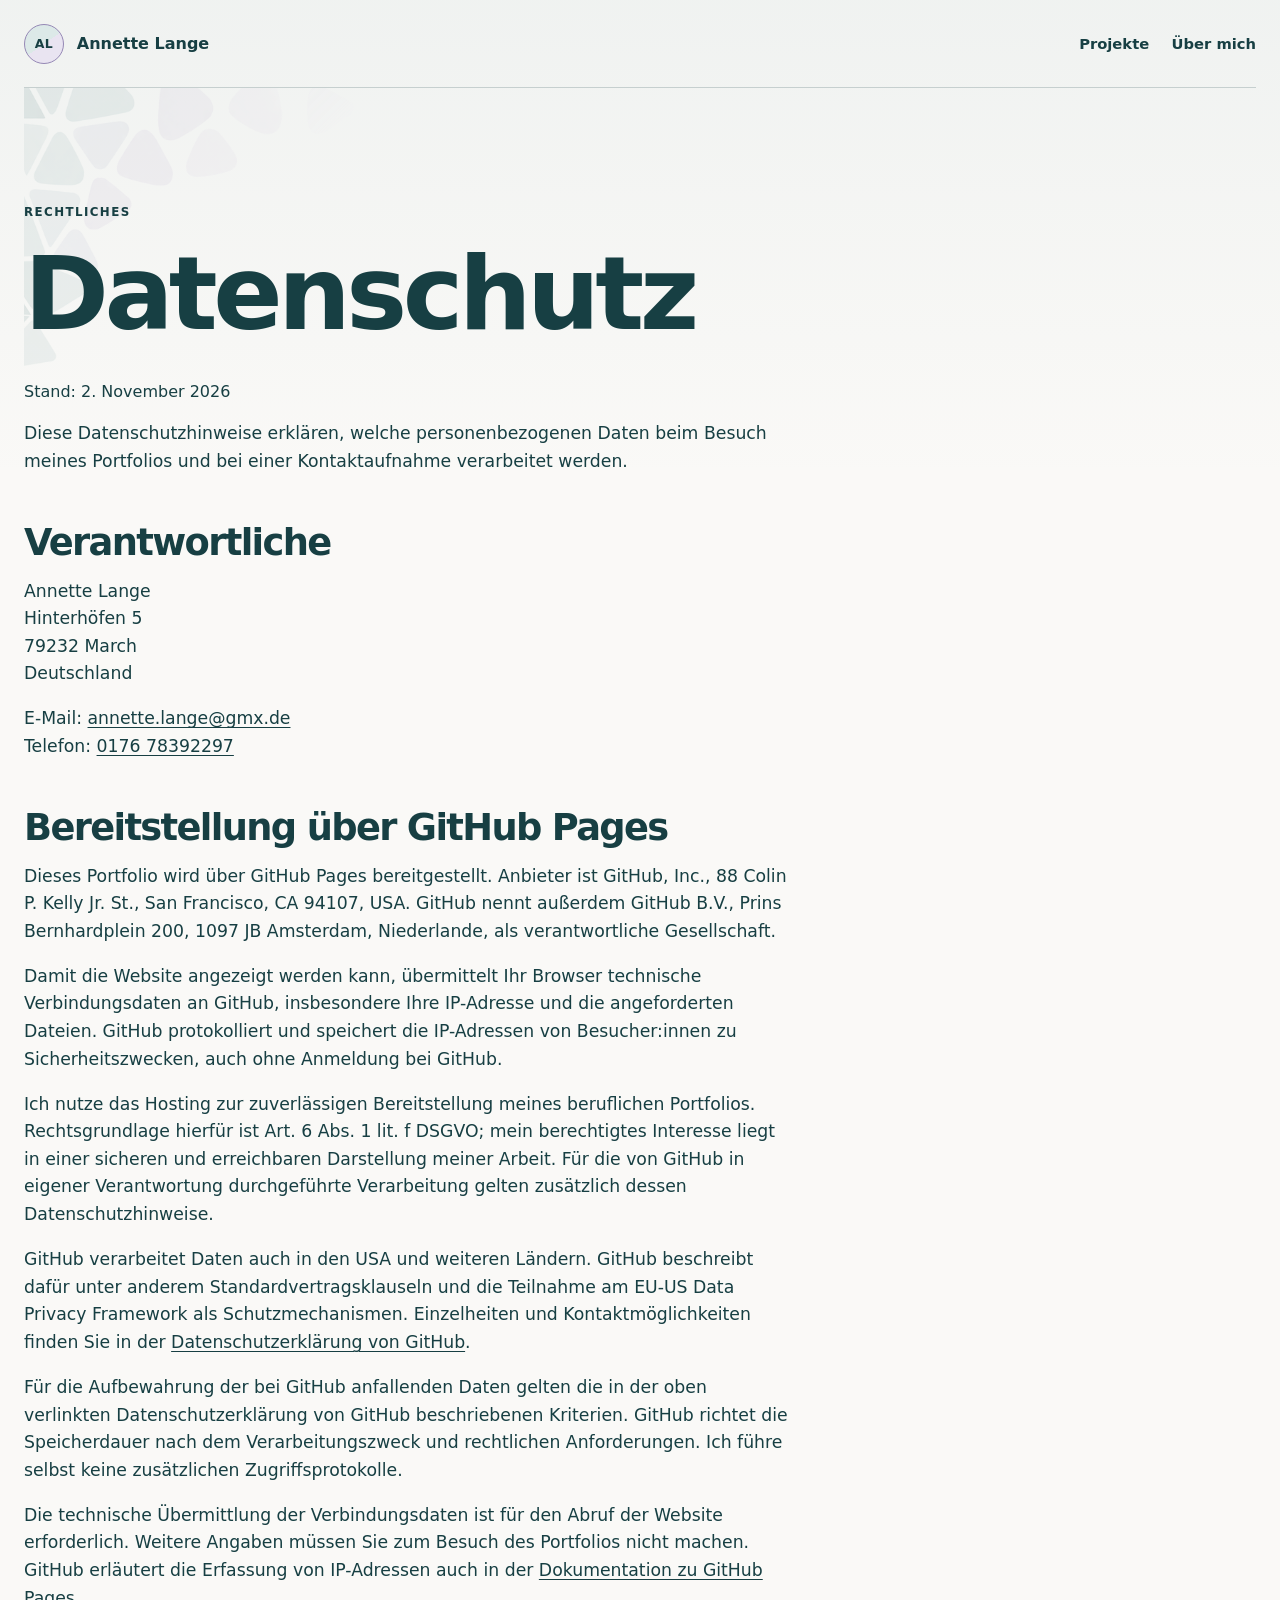
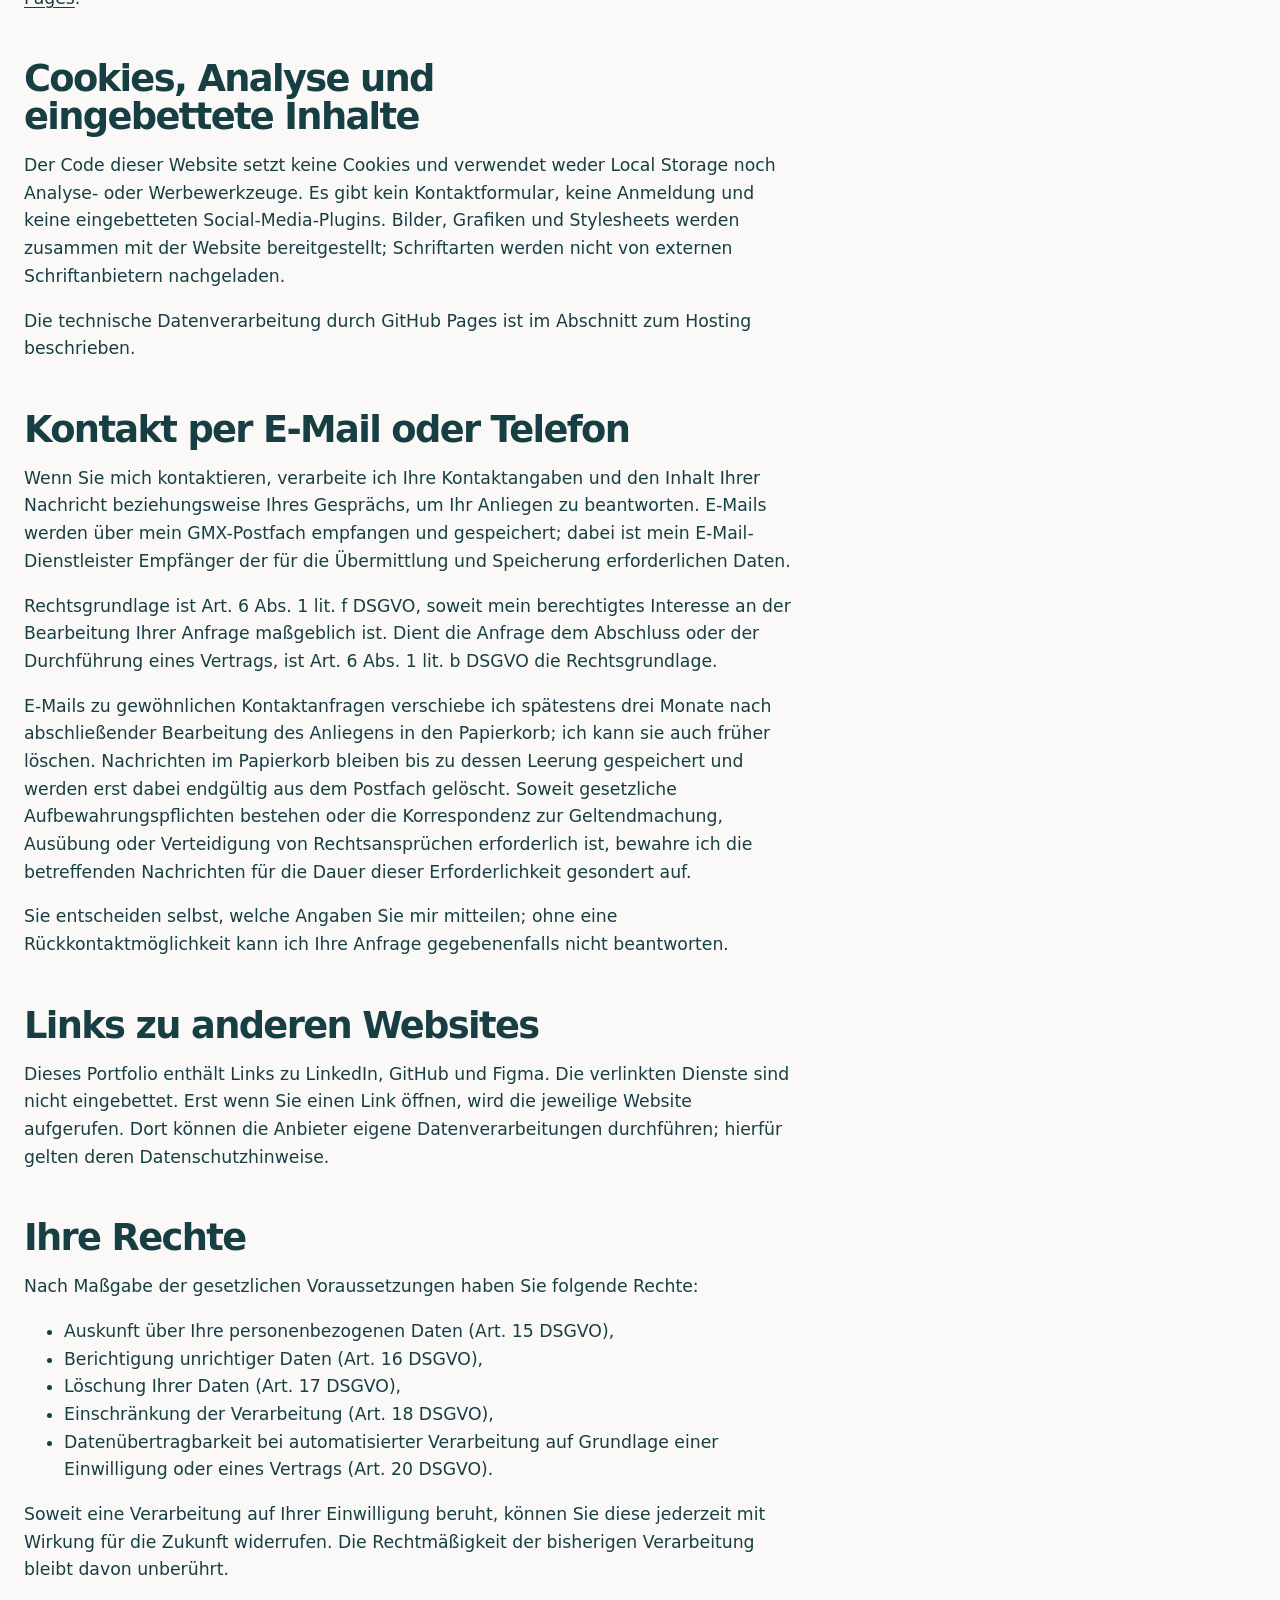
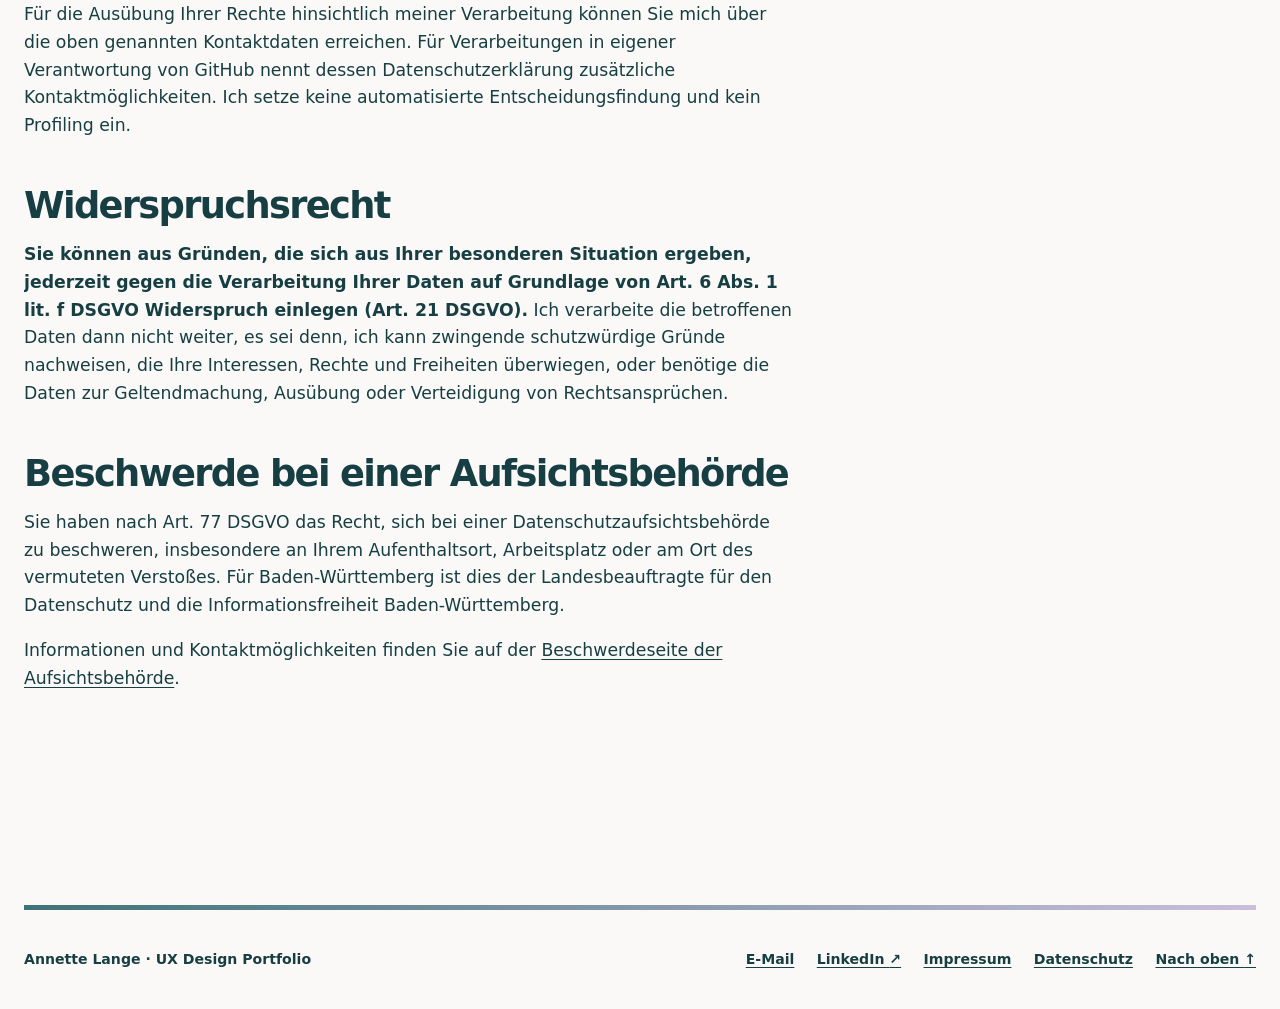
==== datenschutz.html @ 7c398d66 "Publish portfolio website with project pages and privacy information" ====
<!doctype html>
<html lang="de">
<head>
  <meta charset="utf-8">
  <meta name="viewport" content="width=device-width, initial-scale=1">
  <meta name="robots" content="noindex, nofollow">
  <meta name="description" content="Datenschutzhinweise zum Portfolio von Annette Lange: GitHub Pages, Kontaktaufnahme und Ihre Rechte.">
  <title>Datenschutz · Annette Lange</title>
  <link rel="icon" href="assets/icons/favicon.svg?v=20260819b" type="image/svg+xml">
  <link rel="stylesheet" href="styles.css">
  <link rel="stylesheet" href="design-vorschlag.css?v=20260819f">
</head>
<body class="motif-concept legal-concept">
  <a class="skip-link" href="#main">Direkt zum Inhalt</a>

  <header class="site-header">
    <a class="brand" href="index.html" aria-label="Zur Portfolio-Startseite">
      <span class="brand__mark" aria-hidden="true">AL</span>
      <span>Annette Lange</span>
    </a>
    <nav class="site-nav" aria-label="Hauptnavigation">
      <a href="index.html#projekte">Projekte</a>
      <a href="index.html#profil">Über mich</a>
    </nav>
  </header>

  <main id="main" class="legal-page section-shell">
    <header class="legal-page__header">
      <p class="eyebrow">Rechtliches</p>
      <h1>Datenschutz</h1>
      <p>Stand: 2. November 2026</p>
    </header>
    <div class="legal-copy">
      <p>Diese Datenschutzhinweise erklären, welche personenbezogenen Daten beim Besuch meines Portfolios und bei einer Kontaktaufnahme verarbeitet werden.</p>

      <h2>Verantwortliche</h2>
      <p>Annette Lange<br>Hinterhöfen 5<br>79232 March<br>Deutschland</p>
      <p>E-Mail: <a href="mailto:annette.lange@gmx.de">annette.lange@gmx.de</a><br>Telefon: <a href="tel:+4917678392297">0176 78392297</a></p>

      <h2>Bereitstellung über GitHub Pages</h2>
      <p>Dieses Portfolio wird über GitHub Pages bereitgestellt. Anbieter ist GitHub, Inc., 88 Colin P. Kelly Jr. St., San Francisco, CA 94107, USA. GitHub nennt außerdem GitHub B.V., Prins Bernhardplein 200, 1097 JB Amsterdam, Niederlande, als verantwortliche Gesellschaft.</p>
      <p>Damit die Website angezeigt werden kann, übermittelt Ihr Browser technische Verbindungsdaten an GitHub, insbesondere Ihre IP-Adresse und die angeforderten Dateien. GitHub protokolliert und speichert die IP-Adressen von Besucher:innen zu Sicherheitszwecken, auch ohne Anmeldung bei GitHub.</p>
      <p>Ich nutze das Hosting zur zuverlässigen Bereitstellung meines beruflichen Portfolios. Rechtsgrundlage hierfür ist Art. 6 Abs. 1 lit. f DSGVO; mein berechtigtes Interesse liegt in einer sicheren und erreichbaren Darstellung meiner Arbeit. Für die von GitHub in eigener Verantwortung durchgeführte Verarbeitung gelten zusätzlich dessen Datenschutzhinweise.</p>
      <p>GitHub verarbeitet Daten auch in den USA und weiteren Ländern. GitHub beschreibt dafür unter anderem Standardvertragsklauseln und die Teilnahme am EU-US Data Privacy Framework als Schutzmechanismen. Einzelheiten und Kontaktmöglichkeiten finden Sie in der <a href="https://docs.github.com/en/site-policy/privacy-policies/github-general-privacy-statement" target="_blank" rel="noopener noreferrer">Datenschutzerklärung von GitHub</a>.</p>
      <p>Für die Aufbewahrung der bei GitHub anfallenden Daten gelten die in der oben verlinkten Datenschutzerklärung von GitHub beschriebenen Kriterien. GitHub richtet die Speicherdauer nach dem Verarbeitungszweck und rechtlichen Anforderungen. Ich führe selbst keine zusätzlichen Zugriffsprotokolle.</p>
      <p>Die technische Übermittlung der Verbindungsdaten ist für den Abruf der Website erforderlich. Weitere Angaben müssen Sie zum Besuch des Portfolios nicht machen. GitHub erläutert die Erfassung von IP-Adressen auch in der <a href="https://docs.github.com/en/pages/getting-started-with-github-pages/what-is-github-pages#data-collection" target="_blank" rel="noopener noreferrer">Dokumentation zu GitHub Pages</a>.</p>

      <h2>Cookies, Analyse und eingebettete Inhalte</h2>
      <p>Der Code dieser Website setzt keine Cookies und verwendet weder Local Storage noch Analyse- oder Werbewerkzeuge. Es gibt kein Kontaktformular, keine Anmeldung und keine eingebetteten Social-Media-Plugins. Bilder, Grafiken und Stylesheets werden zusammen mit der Website bereitgestellt; Schriftarten werden nicht von externen Schriftanbietern nachgeladen.</p>
      <p>Die technische Datenverarbeitung durch GitHub Pages ist im Abschnitt zum Hosting beschrieben.</p>

      <h2>Kontakt per E-Mail oder Telefon</h2>
      <p>Wenn Sie mich kontaktieren, verarbeite ich Ihre Kontaktangaben und den Inhalt Ihrer Nachricht beziehungsweise Ihres Gesprächs, um Ihr Anliegen zu beantworten. E-Mails werden über mein GMX-Postfach empfangen und gespeichert; dabei ist mein E-Mail-Dienstleister Empfänger der für die Übermittlung und Speicherung erforderlichen Daten.</p>
      <p>Rechtsgrundlage ist Art. 6 Abs. 1 lit. f DSGVO, soweit mein berechtigtes Interesse an der Bearbeitung Ihrer Anfrage maßgeblich ist. Dient die Anfrage dem Abschluss oder der Durchführung eines Vertrags, ist Art. 6 Abs. 1 lit. b DSGVO die Rechtsgrundlage.</p>
      <p>E-Mails zu gewöhnlichen Kontaktanfragen verschiebe ich spätestens drei Monate nach abschließender Bearbeitung des Anliegens in den Papierkorb; ich kann sie auch früher löschen. Nachrichten im Papierkorb bleiben bis zu dessen Leerung gespeichert und werden erst dabei endgültig aus dem Postfach gelöscht. Soweit gesetzliche Aufbewahrungspflichten bestehen oder die Korrespondenz zur Geltendmachung, Ausübung oder Verteidigung von Rechtsansprüchen erforderlich ist, bewahre ich die betreffenden Nachrichten für die Dauer dieser Erforderlichkeit gesondert auf.</p>
      <p>Sie entscheiden selbst, welche Angaben Sie mir mitteilen; ohne eine Rückkontaktmöglichkeit kann ich Ihre Anfrage gegebenenfalls nicht beantworten.</p>

      <h2>Links zu anderen Websites</h2>
      <p>Dieses Portfolio enthält Links zu LinkedIn, GitHub und Figma. Die verlinkten Dienste sind nicht eingebettet. Erst wenn Sie einen Link öffnen, wird die jeweilige Website aufgerufen. Dort können die Anbieter eigene Datenverarbeitungen durchführen; hierfür gelten deren Datenschutzhinweise.</p>

      <h2>Ihre Rechte</h2>
      <p>Nach Maßgabe der gesetzlichen Voraussetzungen haben Sie folgende Rechte:</p>
      <ul>
        <li>Auskunft über Ihre personenbezogenen Daten (Art. 15 DSGVO),</li>
        <li>Berichtigung unrichtiger Daten (Art. 16 DSGVO),</li>
        <li>Löschung Ihrer Daten (Art. 17 DSGVO),</li>
        <li>Einschränkung der Verarbeitung (Art. 18 DSGVO),</li>
        <li>Datenübertragbarkeit bei automatisierter Verarbeitung auf Grundlage einer Einwilligung oder eines Vertrags (Art. 20 DSGVO).</li>
      </ul>
      <p>Soweit eine Verarbeitung auf Ihrer Einwilligung beruht, können Sie diese jederzeit mit Wirkung für die Zukunft widerrufen. Die Rechtmäßigkeit der bisherigen Verarbeitung bleibt davon unberührt.</p>
      <p>Für die Ausübung Ihrer Rechte hinsichtlich meiner Verarbeitung können Sie mich über die oben genannten Kontaktdaten erreichen. Für Verarbeitungen in eigener Verantwortung von GitHub nennt dessen Datenschutzerklärung zusätzliche Kontaktmöglichkeiten. Ich setze keine automatisierte Entscheidungsfindung und kein Profiling ein.</p>

      <h2>Widerspruchsrecht</h2>
      <p><strong>Sie können aus Gründen, die sich aus Ihrer besonderen Situation ergeben, jederzeit gegen die Verarbeitung Ihrer Daten auf Grundlage von Art. 6 Abs. 1 lit. f DSGVO Widerspruch einlegen (Art. 21 DSGVO).</strong> Ich verarbeite die betroffenen Daten dann nicht weiter, es sei denn, ich kann zwingende schutzwürdige Gründe nachweisen, die Ihre Interessen, Rechte und Freiheiten überwiegen, oder benötige die Daten zur Geltendmachung, Ausübung oder Verteidigung von Rechtsansprüchen.</p>

      <h2>Beschwerde bei einer Aufsichtsbehörde</h2>
      <p>Sie haben nach Art. 77 DSGVO das Recht, sich bei einer Datenschutzaufsichtsbehörde zu beschweren, insbesondere an Ihrem Aufenthaltsort, Arbeitsplatz oder am Ort des vermuteten Verstoßes. Für Baden-Württemberg ist dies der Landesbeauftragte für den Datenschutz und die Informationsfreiheit Baden-Württemberg.</p>
      <p>Informationen und Kontaktmöglichkeiten finden Sie auf der <a href="https://www.baden-wuerttemberg.datenschutz.de/beschwerde/" target="_blank" rel="noopener noreferrer">Beschwerdeseite der Aufsichtsbehörde</a>.</p>
    </div>
  </main>

  <footer class="site-footer">
    <p>Annette Lange · UX Design Portfolio</p>
    <nav class="footer-links" aria-label="Weiterführende Links">
      <a href="mailto:annette.lange@gmx.de">E-Mail</a>
      <a href="https://www.linkedin.com/in/annette-lange" target="_blank" rel="noopener noreferrer">LinkedIn <span aria-hidden="true">↗</span></a>
      <a href="impressum.html">Impressum</a>
      <a href="datenschutz.html" aria-current="page">Datenschutz</a>
      <a href="#main">Nach oben <span aria-hidden="true">↑</span></a>
    </nav>
  </footer>
</body>
</html>
---- styles.css ----
:root {
  --ink: #171918;
  --muted: #656862;
  --paper: #f4f1ea;
  --white: #fffdf9;
  --line: rgba(23, 25, 24, 0.18);
  --green: #b9e86b;
  --green-deep: #407348;
  --violet: #7558d8;
  --violet-soft: #ded7ff;
  --coral: #ff775f;
  --yellow: #f6d84a;
  --max: 1240px;
  --radius: 1.25rem;
}

*,
*::before,
*::after {
  box-sizing: border-box;
}

html {
  scroll-behavior: smooth;
}

body {
  margin: 0;
  color: var(--ink);
  background: var(--paper);
  font-family: Inter, ui-sans-serif, system-ui, -apple-system, BlinkMacSystemFont, "Segoe UI", sans-serif;
  font-size: 1rem;
  line-height: 1.6;
  text-rendering: optimizeLegibility;
}

img,
svg {
  display: block;
  max-width: 100%;
}

a {
  color: inherit;
  text-decoration-thickness: 0.08em;
  text-underline-offset: 0.18em;
}

a:focus-visible,
button:focus-visible {
  outline: 3px solid var(--ink);
  outline-offset: 4px;
}

p,
h1,
h2,
h3,
figure,
blockquote {
  margin-top: 0;
}

h1,
h2,
h3 {
  line-height: 1.03;
  letter-spacing: -0.045em;
}

h1,
h2 {
  text-wrap: balance;
}

.skip-link {
  position: fixed;
  z-index: 100;
  top: 0.75rem;
  left: 0.75rem;
  padding: 0.7rem 1rem;
  color: var(--white);
  background: var(--ink);
  transform: translateY(-160%);
}

.skip-link:focus {
  transform: translateY(0);
}

.section-shell,
.site-header,
.site-footer {
  width: min(calc(100% - 3rem), var(--max));
  margin-inline: auto;
}

.site-header {
  display: flex;
  align-items: center;
  justify-content: space-between;
  min-height: 5.5rem;
  border-bottom: 1px solid var(--line);
}

.brand {
  display: inline-flex;
  gap: 0.8rem;
  align-items: center;
  font-weight: 750;
  text-decoration: none;
}

.brand__mark {
  display: grid;
  width: 2.5rem;
  height: 2.5rem;
  place-items: center;
  border: 1px solid currentColor;
  border-radius: 50%;
  font-size: 0.78rem;
  letter-spacing: 0.04em;
}

.site-nav {
  display: flex;
  flex-wrap: wrap;
  gap: 1.4rem;
  align-items: center;
  justify-content: flex-end;
  font-size: 0.92rem;
  font-weight: 700;
}

.site-nav a {
  text-decoration: none;
}

.site-nav a:hover {
  text-decoration: underline;
}

.eyebrow {
  margin-bottom: 1.2rem;
  font-size: 0.74rem;
  font-weight: 820;
  letter-spacing: 0.12em;
  text-transform: uppercase;
}

.home-hero {
  padding-block: clamp(5rem, 11vw, 10rem) clamp(5rem, 9vw, 8rem);
}

.home-hero h1 {
  max-width: 1100px;
  margin-bottom: clamp(3rem, 8vw, 6rem);
  font-size: clamp(1.7rem, 4.2vw, 4.2rem);
  font-weight: 720;
}

.home-hero__intro {
  display: grid;
  grid-template-columns: 1fr auto;
  gap: 3rem;
  align-items: end;
  max-width: 820px;
  margin-left: auto;
}

.home-hero__intro p {
  margin-bottom: 0;
  font-size: clamp(1.15rem, 2vw, 1.45rem);
}

.text-link {
  white-space: nowrap;
  font-weight: 800;
}

.projects-section {
  padding-block: 2rem 9rem;
}

.section-heading {
  max-width: 630px;
}

.section-heading--wide {
  max-width: 900px;
  margin-bottom: 4rem;
}

.section-heading h2,
.profile-section h2,
.reflection-grid h2 {
  margin-bottom: 2rem;
  font-size: clamp(2.5rem, 5vw, 5.2rem);
  font-weight: 720;
}

.project-grid {
  display: grid;
  grid-template-columns: repeat(2, minmax(0, 1fr));
  gap: 1.5rem;
  margin-top: 4rem;
}

.project-card {
  min-width: 0;
  overflow: hidden;
  border: 1px solid var(--line);
  border-radius: var(--radius);
}

.project-card--green {
  background: var(--green);
}

.project-card--violet {
  background: var(--violet-soft);
}

.project-card > a {
  display: grid;
  grid-template-rows: auto 1fr;
  height: 100%;
  text-decoration: none;
}

.project-card__media {
  position: relative;
  display: grid;
  min-height: 0;
  overflow: hidden;
  aspect-ratio: 4 / 3;
  margin: 1rem 1rem 0;
  place-items: center;
  border-radius: calc(var(--radius) - 0.35rem);
  background: var(--white);
}

.project-card__media img {
  position: absolute;
  inset: 0;
  width: 100%;
  height: 100%;
  object-fit: contain;
  object-position: top center;
}

.project-card__media--natural {
  display: block;
  aspect-ratio: auto;
}

.project-card__media--natural img {
  position: static;
  height: auto;
}

.project-card__content {
  position: relative;
  padding: 2rem 5rem 2.4rem 2rem;
}

.project-card__meta {
  margin-bottom: 0.8rem;
  font-size: 0.76rem;
  font-weight: 800;
  letter-spacing: 0.06em;
  text-transform: uppercase;
}

.project-card h3 {
  margin-bottom: 1rem;
  font-size: clamp(2.4rem, 4vw, 4.4rem);
}

.project-card__content > p:last-of-type {
  max-width: 38rem;
  margin-bottom: 0;
  font-size: 1.06rem;
}

.project-card__arrow {
  position: absolute;
  right: 2rem;
  bottom: 2rem;
  font-size: 2rem;
  line-height: 1;
}

.profile-section {
  display: grid;
  grid-template-columns: 1.2fr 0.8fr;
  gap: clamp(3rem, 8vw, 8rem);
  padding-block: 8rem 10rem;
  border-top: 1px solid var(--line);
}

.profile-section__copy {
  font-size: 1.15rem;
}

.skill-list {
  display: flex;
  flex-wrap: wrap;
  gap: 0.65rem;
  padding: 0;
  margin: 2rem 0 0;
  list-style: none;
}

.skill-list li,
.tag-row span {
  padding: 0.55rem 0.8rem;
  border: 1px solid currentColor;
  border-radius: 999px;
  font-size: 0.8rem;
  font-weight: 730;
}

.site-footer {
  display: flex;
  justify-content: space-between;
  padding-block: 2.4rem;
  border-top: 1px solid var(--line);
  font-size: 0.88rem;
  font-weight: 680;
}

.site-footer p {
  margin-bottom: 0;
}

.footer-links {
  display: flex;
  flex-wrap: wrap;
  gap: 0.8rem 1.4rem;
  justify-content: flex-end;
}

.legal-page {
  padding-block: clamp(4.5rem, 9vw, 8rem);
}

.legal-page__header,
.legal-copy {
  max-width: 48rem;
}

.legal-page h1 {
  margin-bottom: 2rem;
  font-size: clamp(3.2rem, 8vw, 6.5rem);
}

.legal-copy {
  font-size: 1.08rem;
}

.legal-copy h2 {
  margin: 3rem 0 1rem;
  font-size: clamp(1.6rem, 3vw, 2.3rem);
}

.legal-note {
  padding: 1.25rem;
  border-left: 4px solid var(--violet);
  background: var(--violet-soft);
}

/* Case studies */
.case-page {
  --case-accent: var(--green);
  --case-soft: #e6f4d1;
}

.case-page--violet {
  --case-accent: var(--violet-soft);
  --case-soft: #eeeafe;
}

.case-hero {
  display: grid;
  grid-template-columns: minmax(0, 0.82fr) minmax(0, 1.18fr);
  gap: clamp(3rem, 7vw, 7rem);
  align-items: center;
  padding-block: clamp(5rem, 9vw, 8.5rem);
}

.case-hero h1 {
  margin-bottom: 2rem;
  font-size: clamp(4rem, 8vw, 8rem);
}

.case-page--violet .case-hero h1 {
  font-size: clamp(3.8rem, 5vw, 5.2rem);
}

.case-page--tagesplaner .case-hero h1 {
  font-size: clamp(2.8rem, 4vw, 4rem);
  overflow-wrap: anywhere;
}

.case-hero__lead {
  max-width: 42rem;
  font-size: clamp(1.2rem, 2vw, 1.55rem);
  line-height: 1.5;
}

.tag-row {
  display: flex;
  flex-wrap: wrap;
  gap: 0.55rem;
  margin-top: 2.2rem;
}

.case-hero__visual {
  min-width: 0;
}

.case-hero__visual--browser {
  display: grid;
  min-height: 0;
  overflow: hidden;
  margin: 0;
  padding: 1rem;
  place-items: center;
  border: 1px solid var(--line);
  border-radius: var(--radius);
  background: var(--case-accent);
  box-shadow: 0 1.5rem 4rem rgba(23, 25, 24, 0.12);
}

.case-hero__visual--browser img {
  width: auto;
  height: auto;
  max-width: 100%;
  max-height: 42rem;
  object-fit: contain;
  object-position: top center;
  border-radius: calc(var(--radius) - 0.5rem);
}

.case-facts {
  display: grid;
  grid-template-columns: repeat(4, minmax(0, 1fr));
  border-block: 1px solid var(--line);
}

.case-facts div {
  min-width: 0;
  padding: 1.8rem 1.4rem;
  border-right: 1px solid var(--line);
}

.case-facts div:first-child {
  padding-left: 0;
}

.case-facts div:last-child {
  border-right: 0;
}

.case-facts span,
.decision-grid span,
.goal-box span,
.next-project > span {
  display: block;
  margin-bottom: 0.45rem;
  color: var(--muted);
  font-size: 0.7rem;
  font-weight: 830;
  letter-spacing: 0.09em;
  text-transform: uppercase;
}

.case-facts strong {
  display: block;
  font-size: 0.92rem;
  line-height: 1.35;
}

.content-section {
  padding-block: clamp(6rem, 11vw, 10rem);
}

.content-section--tint {
  background: var(--case-soft);
}

.content-section--ink {
  color: var(--white);
  background: var(--ink);
}

.content-section--ink .eyebrow,
.content-section--ink figcaption {
  color: rgba(255, 253, 249, 0.72);
}

.content-section--ink .process-cards {
  color: var(--ink);
}

.content-section--gallery {
  background: #ebe7df;
}

.content-section--accent {
  background: var(--case-accent);
}

.content-grid {
  display: grid;
  grid-template-columns: minmax(0, 1fr) minmax(0, 0.88fr);
  gap: clamp(3rem, 9vw, 9rem);
  align-items: start;
}

.content-grid--reverse {
  grid-template-columns: minmax(0, 0.88fr) minmax(0, 1fr);
}

.prose {
  max-width: 680px;
  font-size: clamp(1.05rem, 1.4vw, 1.22rem);
}

.prose p {
  margin-bottom: 1.4rem;
}

.goal-box {
  padding: 1.5rem;
  margin-top: 2.5rem;
  border-left: 4px solid var(--ink);
  background: rgba(255, 253, 249, 0.6);
}

.goal-box p {
  margin-bottom: 0;
  font-weight: 720;
}

.brand-showcase {
  display: grid;
  grid-template-columns: 0.75fr 1.25fr;
  gap: 1.25rem;
}

.media-frame,
.wide-screen,
.feedback-comparison figure,
.screen-story figure,
.screen-pair figure {
  overflow: hidden;
  border: 1px solid var(--line);
  border-radius: var(--radius);
  background: var(--white);
}

.media-frame {
  display: flex;
  flex-direction: column;
  min-height: 30rem;
}

.media-frame img {
  width: 100%;
  height: 100%;
  min-height: 0;
  flex: 1;
  object-fit: contain;
  padding: 2rem;
}

.media-frame--dark {
  background: #282828;
}

.media-frame--dark img {
  padding: 0;
  object-fit: contain;
}

.media-frame--dark figcaption {
  color: var(--white);
}

figcaption {
  padding: 1rem 1.1rem 1.2rem;
  font-size: 0.82rem;
  line-height: 1.45;
}

.decision-grid,
.process-cards {
  display: grid;
  grid-template-columns: repeat(3, minmax(0, 1fr));
  gap: 1px;
  margin-top: 3rem;
  border: 1px solid var(--line);
  background: var(--line);
}

.decision-grid > div,
.process-cards > div {
  padding: 2rem;
  background: var(--white);
}

.decision-grid p,
.process-cards p {
  margin-bottom: 0;
}

.number-list {
  padding: 0;
  margin: 0;
  list-style: none;
  border-top: 1px solid var(--line);
}

.number-list li {
  display: flex;
  gap: 1.4rem;
  align-items: baseline;
  padding: 1.05rem 0;
  border-bottom: 1px solid var(--line);
  font-size: clamp(1.2rem, 2vw, 1.6rem);
  font-weight: 720;
}

.number-list span {
  color: var(--muted);
  font-size: 0.72rem;
  letter-spacing: 0.08em;
}

.scribble-grid {
  display: grid;
  grid-template-columns: repeat(12, minmax(0, 1fr));
  gap: 1rem;
  align-items: start;
}

.scribble-grid figure {
  grid-column: span 7;
  margin-bottom: 0;
  color: var(--ink);
}

.scribble-grid figure:nth-child(2),
.scribble-grid figure:nth-child(3) {
  grid-column: span 5;
}

.scribble-grid img {
  width: 100%;
  height: auto;
  border: 1px solid var(--line);
  border-radius: var(--radius);
  object-fit: contain;
}

.scribble-grid figure:nth-child(2) img {
  object-position: top center;
}

.screen-story,
.screen-pair {
  display: grid;
  grid-template-columns: minmax(0, 1fr) minmax(18rem, 0.38fr);
  gap: 1.25rem;
  align-items: start;
  margin-top: 3rem;
}

.feedback-comparison {
  display: grid;
  grid-template-columns: repeat(2, minmax(0, 1fr));
  gap: 1.25rem;
  margin-top: 3rem;
}

.feedback-comparison img {
  width: 100%;
  height: auto;
}

.screen-story--balanced {
  grid-template-columns: minmax(0, 1fr) minmax(18rem, 0.52fr);
}

.screen-story__desktop img,
.screen-pair > figure:first-child img,
.wide-screen img {
  width: 100%;
  height: auto;
}

.phone-frame {
  width: 100%;
  max-width: 25rem;
  margin-inline: auto;
  padding: 0.75rem;
  border: 1px solid var(--line);
  border-radius: 2rem !important;
  background: #272a28 !important;
}

.done-preview {
  margin-top: 3rem;
}

.phone-frame img {
  width: 100%;
  height: auto;
  border-radius: 1.35rem;
}

.phone-frame figcaption {
  color: var(--white);
}

.phone-frame--compact {
  max-width: 22rem;
}

.screen-pair {
  grid-template-columns: minmax(0, 1fr) minmax(17rem, 0.35fr);
  align-items: center;
  margin-top: 1.25rem;
}

.button-row {
  display: flex;
  flex-wrap: wrap;
  gap: 0.75rem;
  margin-top: 3rem;
}

.button {
  display: inline-flex;
  gap: 1rem;
  align-items: center;
  justify-content: space-between;
  min-height: 3.4rem;
  padding: 0.8rem 1.1rem;
  border: 1px solid var(--ink);
  border-radius: 999px;
  color: var(--white);
  background: var(--ink);
  font-size: 0.9rem;
  font-weight: 760;
  text-decoration: none;
}

.button--secondary {
  color: var(--ink);
  background: transparent;
}

.reflection-grid {
  display: grid;
  grid-template-columns: minmax(0, 1fr) minmax(0, 0.85fr);
  gap: clamp(3rem, 8vw, 8rem);
}

.reflection-grid h2 {
  margin-bottom: 0;
}

.process-cards__number {
  display: inline-block;
  margin-bottom: 3rem;
  color: var(--violet);
  font-size: 0.78rem;
  font-weight: 850;
}

.process-cards h3 {
  margin-bottom: 1rem;
  font-size: 1.6rem;
}

.pull-quote {
  max-width: 950px;
  margin: 6rem 0 0 auto;
  font-family: Georgia, "Times New Roman", serif;
  font-size: clamp(2.8rem, 5vw, 5.6rem);
  line-height: 1.06;
  letter-spacing: -0.04em;
}

.pull-quote cite {
  display: block;
  margin-top: 1.4rem;
  font-family: Inter, ui-sans-serif, system-ui, sans-serif;
  font-size: 0.75rem;
  font-style: normal;
  font-weight: 760;
  letter-spacing: 0.05em;
  text-transform: uppercase;
}

.sitemap {
  position: relative;
  padding: 3rem;
  margin-bottom: 4rem;
  border: 1px solid var(--line);
  border-radius: var(--radius);
  background: var(--white);
}

.sitemap__root {
  width: max-content;
  padding: 0.8rem 1.3rem;
  margin: 0 auto 3rem;
  border-radius: 999px;
  color: var(--white);
  background: var(--ink);
  font-weight: 800;
}

.sitemap__children {
  display: grid;
  grid-template-columns: repeat(4, minmax(0, 1fr));
  gap: 0.7rem;
}

.sitemap__children span {
  padding: 1rem;
  border: 1px solid var(--line);
  border-radius: 0.75rem;
  background: var(--paper);
  font-size: 0.9rem;
  font-weight: 720;
  text-align: center;
}

.wireframe-section {
  display: grid;
  grid-template-columns: minmax(0, 0.9fr) minmax(18rem, 0.42fr);
  gap: clamp(3rem, 10vw, 10rem);
  align-items: center;
}

.phone-frame--wireframe {
  max-width: 23rem;
}

.palette {
  display: grid;
  gap: 0.65rem;
}

.palette span {
  display: flex;
  gap: 1rem;
  align-items: center;
  min-height: 4.2rem;
  padding: 0.8rem 1rem 0.8rem 5.3rem;
  border: 1px solid var(--line);
  border-radius: 0.75rem;
  background: linear-gradient(90deg, var(--swatch) 0 4rem, var(--white) 4rem);
  font-family: ui-monospace, SFMono-Regular, Menlo, monospace;
  font-size: 0.78rem;
}

.palette b {
  min-width: 9rem;
  font-family: Inter, ui-sans-serif, system-ui, sans-serif;
  font-size: 0.9rem;
}

.wide-screen {
  margin-bottom: 1.25rem;
}

.evaluation-list {
  border-top: 1px solid var(--line);
}

.evaluation-list > div {
  display: grid;
  grid-template-columns: 10rem 1fr;
  gap: 2rem;
  padding-block: 1.4rem;
  border-bottom: 1px solid var(--line);
}

.evaluation-list span {
  width: max-content;
  height: max-content;
  padding: 0.35rem 0.65rem;
  border: 1px solid currentColor;
  border-radius: 999px;
  font-size: 0.7rem;
  font-weight: 820;
  text-transform: uppercase;
}

.evaluation-list p {
  margin-bottom: 0;
  font-size: 1.12rem;
}

.next-project {
  display: flex;
  align-items: end;
  justify-content: space-between;
  padding-block: clamp(5rem, 10vw, 9rem);
}

.next-project a {
  font-size: clamp(2.5rem, 6vw, 6rem);
  font-weight: 750;
  letter-spacing: -0.05em;
  line-height: 1;
  text-decoration: none;
}

@media (max-width: 900px) {
  .project-grid,
  .profile-section,
  .case-hero,
  .content-grid,
  .content-grid--reverse,
  .reflection-grid,
  .wireframe-section,
  .brand-showcase,
  .feedback-comparison {
    grid-template-columns: 1fr;
  }

  .case-hero__copy {
    max-width: 740px;
  }

  .case-facts {
    grid-template-columns: repeat(2, minmax(0, 1fr));
  }

  .case-facts div:nth-child(2) {
    border-right: 0;
  }

  .case-facts div:nth-child(-n + 2) {
    border-bottom: 1px solid var(--line);
  }

  .case-facts div:nth-child(3) {
    padding-left: 0;
  }

  .decision-grid,
  .process-cards {
    grid-template-columns: 1fr;
  }

  .sitemap__children {
    grid-template-columns: repeat(2, minmax(0, 1fr));
  }

  .wireframe-section .section-heading {
    max-width: 760px;
  }
}

@media (max-width: 650px) {
  .section-shell,
  .site-header,
  .site-footer {
    width: min(calc(100% - 1.5rem), var(--max));
  }

  .site-header {
    align-items: flex-start;
    padding-block: 1rem;
  }

  .brand > span:last-child {
    display: none;
  }

  .site-nav {
    gap: 0.85rem;
    padding-top: 0.6rem;
    font-size: 0.78rem;
  }

  .home-hero h1 {
    font-size: clamp(2.52rem, 12.8vw, 4rem);
  }

  .home-hero__intro {
    grid-template-columns: 1fr;
    gap: 1.5rem;
  }

  .project-card__content {
    padding: 1.5rem 3.5rem 1.7rem 1.5rem;
  }

  .project-card__arrow {
    right: 1.4rem;
    bottom: 1.6rem;
  }

  .projects-section {
    padding-bottom: 6rem;
  }

  .profile-section {
    padding-block: 6rem;
  }

  .site-footer {
    gap: 1rem;
    align-items: flex-start;
    flex-direction: column;
  }

  .site-footer p {
    max-width: 12rem;
  }

  .footer-links {
    justify-content: flex-start;
  }

  .case-hero {
    padding-block: 4.5rem;
  }

  .case-hero h1 {
    font-size: clamp(3.5rem, 18vw, 5.4rem);
  }

  .case-page--violet .case-hero h1 {
    font-size: clamp(3rem, 13vw, 4rem);
  }

  .case-page--tagesplaner .case-hero h1 {
    font-size: clamp(2.25rem, 9vw, 3rem);
  }

  .case-hero__visual--browser {
    padding: 0.6rem;
  }

  .case-hero__visual--browser img {
    max-height: 28rem;
  }

  .case-facts {
    grid-template-columns: 1fr;
  }

  .case-facts div,
  .case-facts div:nth-child(3) {
    padding: 1.2rem 0;
    border-right: 0;
    border-bottom: 1px solid var(--line);
  }

  .case-facts div:last-child {
    border-bottom: 0;
  }

  .section-heading--wide {
    margin-bottom: 2.5rem;
  }

  .content-section {
    padding-block: 5.5rem;
  }

  .scribble-grid {
    grid-template-columns: 1fr;
  }

  .scribble-grid figure,
  .scribble-grid figure:nth-child(2),
  .scribble-grid figure:nth-child(3) {
    grid-column: auto;
  }

  .screen-story,
  .screen-story--balanced,
  .screen-pair {
    grid-template-columns: 1fr;
  }

  .phone-frame {
    max-width: min(21rem, 100%);
  }

  .sitemap {
    padding: 1.2rem;
  }

  .sitemap__children {
    grid-template-columns: 1fr;
  }

  .palette span {
    display: grid;
    gap: 0;
    padding-left: 5rem;
  }

  .palette b {
    min-width: 0;
  }

  .evaluation-list > div {
    grid-template-columns: 1fr;
    gap: 1rem;
  }

  .next-project {
    display: block;
  }

  .next-project > span {
    margin-bottom: 1rem;
  }
}

@media (prefers-reduced-motion: reduce) {
  html {
    scroll-behavior: auto;
  }

  *,
  *::before,
  *::after {
    transition-duration: 0.01ms !important;
    animation-duration: 0.01ms !important;
    animation-iteration-count: 1 !important;
  }
}
---- design-vorschlag.css ----
.motif-concept {
  --ink: #173f43;
  --muted: #52767a;
  --paper: #faf9f7;
  --white: #ffffff;
  --line: rgba(23, 63, 67, 0.2);
  --green: #dce9e8;
  --violet-soft: #e9e4f1;
  --violet: #756895;
  --blue-soft: #e1e8f3;
  background:
    linear-gradient(180deg, rgba(120, 161, 164, 0.08), transparent 30rem),
    var(--paper);
}

.motif-concept .brand__mark {
  border-color: #9588b5;
  background: linear-gradient(145deg, #dce9e8 0 50%, #e9e4f1 50% 100%);
}

.motif-concept main {
  overflow: clip;
}

.motif-hero {
  position: relative;
  display: flex;
  align-items: flex-start;
  min-height: 0;
  isolation: isolate;
  padding-block: clamp(10rem, 22vw, 23rem) clamp(2.25rem, 3vw, 3.5rem);
}

.motif-hero__visual {
  position: absolute;
  z-index: -1;
  top: -4.5rem;
  left: calc(50% - 50vw);
  width: min(64vw, 58rem);
  pointer-events: none;
}

.motif-hero__visual img {
  width: 100%;
  height: auto;
}

.motif-hero__copy {
  position: relative;
  width: min(65%, 46rem);
  margin-inline: auto;
  padding-inline: clamp(1.5rem, 3vw, 2.5rem);
}

.motif-hero h1 {
  margin-bottom: 2rem;
  font-size: clamp(3rem, 4.4vw, 4.5rem);
  font-weight: 720;
}

.motif-hero__copy > p:not(.eyebrow) {
  max-width: 39rem;
  margin-bottom: 2rem;
  color: #355f63;
  font-size: clamp(1.05rem, 1.5vw, 1.25rem);
}

.motif-button {
  display: inline-flex;
  gap: 0.65rem;
  align-items: center;
  padding: 0.8rem 1.1rem;
  border: 1px solid #173f43;
  border-radius: 999px;
  font-weight: 780;
  text-decoration: none;
}

.motif-button:hover {
  color: #fff;
  background: #173f43;
}

.motif-heading {
  position: relative;
  max-width: 48rem;
  padding-top: 2rem;
}

.motif-heading::before {
  position: absolute;
  top: 0;
  left: 0;
  width: min(16rem, 70%);
  height: 0.35rem;
  border-radius: 999px;
  background: linear-gradient(90deg, #3f7378, #c9bfda);
  content: "";
}

.motif-concept .project-card {
  position: relative;
  border-color: rgba(23, 63, 67, 0.24);
  box-shadow: 0 1.2rem 3rem rgba(23, 63, 67, 0.08);
}

.motif-concept .project-card--green {
  background: #dce9e8;
}

.motif-concept .project-card--violet {
  background: #e9e4f1;
}

.motif-concept .project-card--blue {
  background: var(--blue-soft);
}

.motif-concept .project-card__content {
  z-index: 1;
}

.motif-concept .project-card__meta {
  color: #3f7378;
}

.motif-profile {
  position: relative;
  overflow: hidden;
  padding-inline: clamp(1.5rem, 4vw, 4rem);
  border: 1px solid rgba(23, 63, 67, 0.18);
  border-radius: 1.5rem;
  background:
    linear-gradient(120deg, rgba(120, 161, 164, 0.13), rgba(201, 191, 218, 0.2)),
    #fff;
}

.motif-profile::after {
  position: absolute;
  right: -7rem;
  bottom: -7rem;
  width: 24rem;
  aspect-ratio: 3 / 2;
  background: url("output/design/annette_dreiecksmotiv_geschlossen.svg") left top / contain no-repeat;
  content: "";
  opacity: 0.12;
  pointer-events: none;
  transform: scaleX(-1) rotate(-8deg);
}

.motif-concept .skill-list li {
  background: rgba(255, 255, 255, 0.58);
}

.motif-concept .site-footer {
  margin-top: 5rem;
  border-top: 0.35rem solid transparent;
  border-image: linear-gradient(90deg, #3f7378, #c9bfda) 1;
}

/* Gemeinsame Gestaltung der Unterseiten */
.motif-concept.case-page {
  --case-soft: #edf4f3;
}

.motif-concept.case-page--violet {
  --case-soft: #f1eef6;
}

.motif-concept.case-page--tagesplaner {
  --case-accent: var(--blue-soft);
  --case-soft: #f0f3f8;
}

.case-page--tagesplaner .content-section--gallery {
  background: var(--case-accent);
}

.motif-concept.case-page .case-hero {
  position: relative;
  overflow: hidden;
  isolation: isolate;
  margin-top: clamp(1rem, 2vw, 2rem);
  padding-inline: clamp(1.5rem, 4vw, 4rem);
  border: 1px solid rgba(23, 63, 67, 0.18);
  border-radius: 1.5rem;
  background: rgba(255, 255, 255, 0.78);
}

.motif-concept.case-page .case-hero::before,
.motif-concept.legal-concept .legal-page::before {
  position: absolute;
  z-index: -1;
  top: -5rem;
  left: -9rem;
  width: min(42vw, 34rem);
  aspect-ratio: 1514 / 1039;
  background: url("output/design/annette_dreiecksmotiv_geschlossen.svg") left top / contain no-repeat;
  content: "";
  opacity: 0.12;
  pointer-events: none;
}

.motif-concept.case-page .case-facts {
  grid-template-columns: repeat(5, minmax(0, 1fr));
  grid-column: 1 / -1;
  width: 100%;
  margin-top: 0;
  background: rgba(255, 255, 255, 0.52);
}

.motif-concept.case-page .case-hero {
  padding-block: clamp(2.75rem, 4vw, 4rem);
}

.motif-concept.case-page .case-hero__visual--browser img {
  max-height: 34rem;
}

.motif-concept.case-page .content-section {
  padding-block: clamp(4.5rem, 7vw, 6.5rem);
}

.motif-concept.case-page .section-heading--wide {
  margin-bottom: 3rem;
}

.motif-concept.case-page .pull-quote {
  margin-top: 4rem;
}

.motif-concept.case-page .next-project {
  padding-block: clamp(4rem, 7vw, 6rem);
}

.motif-concept.case-page .content-section .section-heading {
  position: relative;
  padding-top: 1.6rem;
}

.motif-concept.case-page .content-section .section-heading::before {
  position: absolute;
  top: 0;
  left: 0;
  width: min(12rem, 55%);
  height: 0.3rem;
  border-radius: 999px;
  background: linear-gradient(90deg, #3f7378, #c9bfda);
  content: "";
}

.motif-concept.case-page .decision-grid,
.motif-concept.case-page .process-cards,
.motif-concept.case-page .sitemap {
  overflow: hidden;
  border-color: rgba(23, 63, 67, 0.2);
  border-radius: 1rem;
  box-shadow: 0 1rem 2.5rem rgba(23, 63, 67, 0.06);
}

.motif-concept.case-page .content-section--decision {
  background: rgba(255, 255, 255, 0.55);
}

.decision-chain {
  border-top: 1px solid var(--line);
}

.decision-chain article {
  display: grid;
  grid-template-columns: repeat(3, minmax(0, 1fr));
  border-bottom: 1px solid var(--line);
}

.decision-chain article > div {
  padding: 1.5rem;
  border-right: 1px solid var(--line);
}

.decision-chain article > div:first-child {
  padding-left: 0;
}

.decision-chain article > div:last-child {
  border-right: 0;
}

.decision-chain span {
  display: block;
  margin-bottom: 0.55rem;
  color: var(--muted);
  font-size: 0.7rem;
  font-weight: 830;
  letter-spacing: 0.09em;
  text-transform: uppercase;
}

.decision-chain p {
  margin: 0;
  font-size: 1.05rem;
}

.motif-concept.case-page .next-project a:hover,
.motif-concept.case-page .site-nav a:hover,
.motif-concept.legal-concept .site-nav a:hover {
  color: #756895;
}

.motif-concept.legal-concept .legal-page {
  position: relative;
  isolation: isolate;
}

.motif-concept.legal-concept .legal-note {
  border-left-color: #756895;
  background: #e9e4f1;
}

@media (max-width: 900px) {
  .motif-hero {
    padding-top: clamp(11rem, 27vw, 15rem);
  }

  .motif-hero__visual {
    top: -3rem;
    width: min(74vw, 46rem);
  }

  .motif-hero__copy {
    width: 72%;
  }

  .motif-concept.case-page .case-facts {
    grid-template-columns: repeat(2, minmax(0, 1fr));
  }

  .motif-concept.case-page .case-facts div:nth-child(3),
  .motif-concept.case-page .case-facts div:nth-child(4) {
    border-bottom: 1px solid var(--line);
  }

  .motif-concept.case-page .case-facts div:nth-child(4) {
    border-right: 0;
  }

  .motif-concept.case-page .case-facts div:last-child {
    grid-column: 1 / -1;
    padding-left: 0;
  }
}

@media (max-width: 650px) {
  .motif-hero {
    align-items: flex-start;
    min-height: 0;
    padding-block: min(72vw, 22rem) 2rem;
  }

  .motif-hero__visual {
    top: 0;
    width: min(100vw, 32rem);
  }

  .motif-hero__copy {
    width: 100%;
    max-width: 36rem;
    margin-inline: 0;
    padding-inline: 0.75rem;
  }

  .motif-hero h1 {
    margin-bottom: 1.5rem;
    font-size: clamp(2.3rem, 9.5vw, 3rem);
  }

  .motif-hero .eyebrow {
    margin-bottom: 0.9rem;
  }

  .motif-hero__copy > p:not(.eyebrow) {
    margin-bottom: 1.5rem;
    font-size: 1rem;
  }

  .motif-profile {
    width: min(calc(100% - 1.5rem), var(--max));
    padding-inline: 1.5rem;
  }

  .motif-concept.case-page .case-hero {
    padding-block: 2.75rem;
    padding-inline: 1.25rem;
  }

  .motif-concept.case-page .case-hero__copy {
    order: 1;
  }

  .motif-concept.case-page .case-facts {
    order: 2;
  }

  .motif-concept.case-page .case-hero__visual {
    order: 3;
  }

  .motif-concept.case-page .case-hero__visual--browser img {
    max-height: 22rem;
  }

  .motif-concept.case-page .case-facts {
    grid-template-columns: 1fr;
  }

  .motif-concept.case-page .case-facts div:last-child {
    grid-column: auto;
  }

  .motif-concept.case-page .content-section {
    padding-block: 4rem;
  }

  .decision-chain article {
    grid-template-columns: 1fr;
  }

  .decision-chain article > div,
  .decision-chain article > div:first-child {
    padding: 1.2rem 0;
    border-right: 0;
    border-bottom: 1px solid var(--line);
  }

  .decision-chain article > div:last-child {
    border-bottom: 0;
  }

  .motif-concept.case-page .case-hero::before,
  .motif-concept.legal-concept .legal-page::before {
    top: -1rem;
    left: -7rem;
    width: 28rem;
    opacity: 0.09;
  }
}
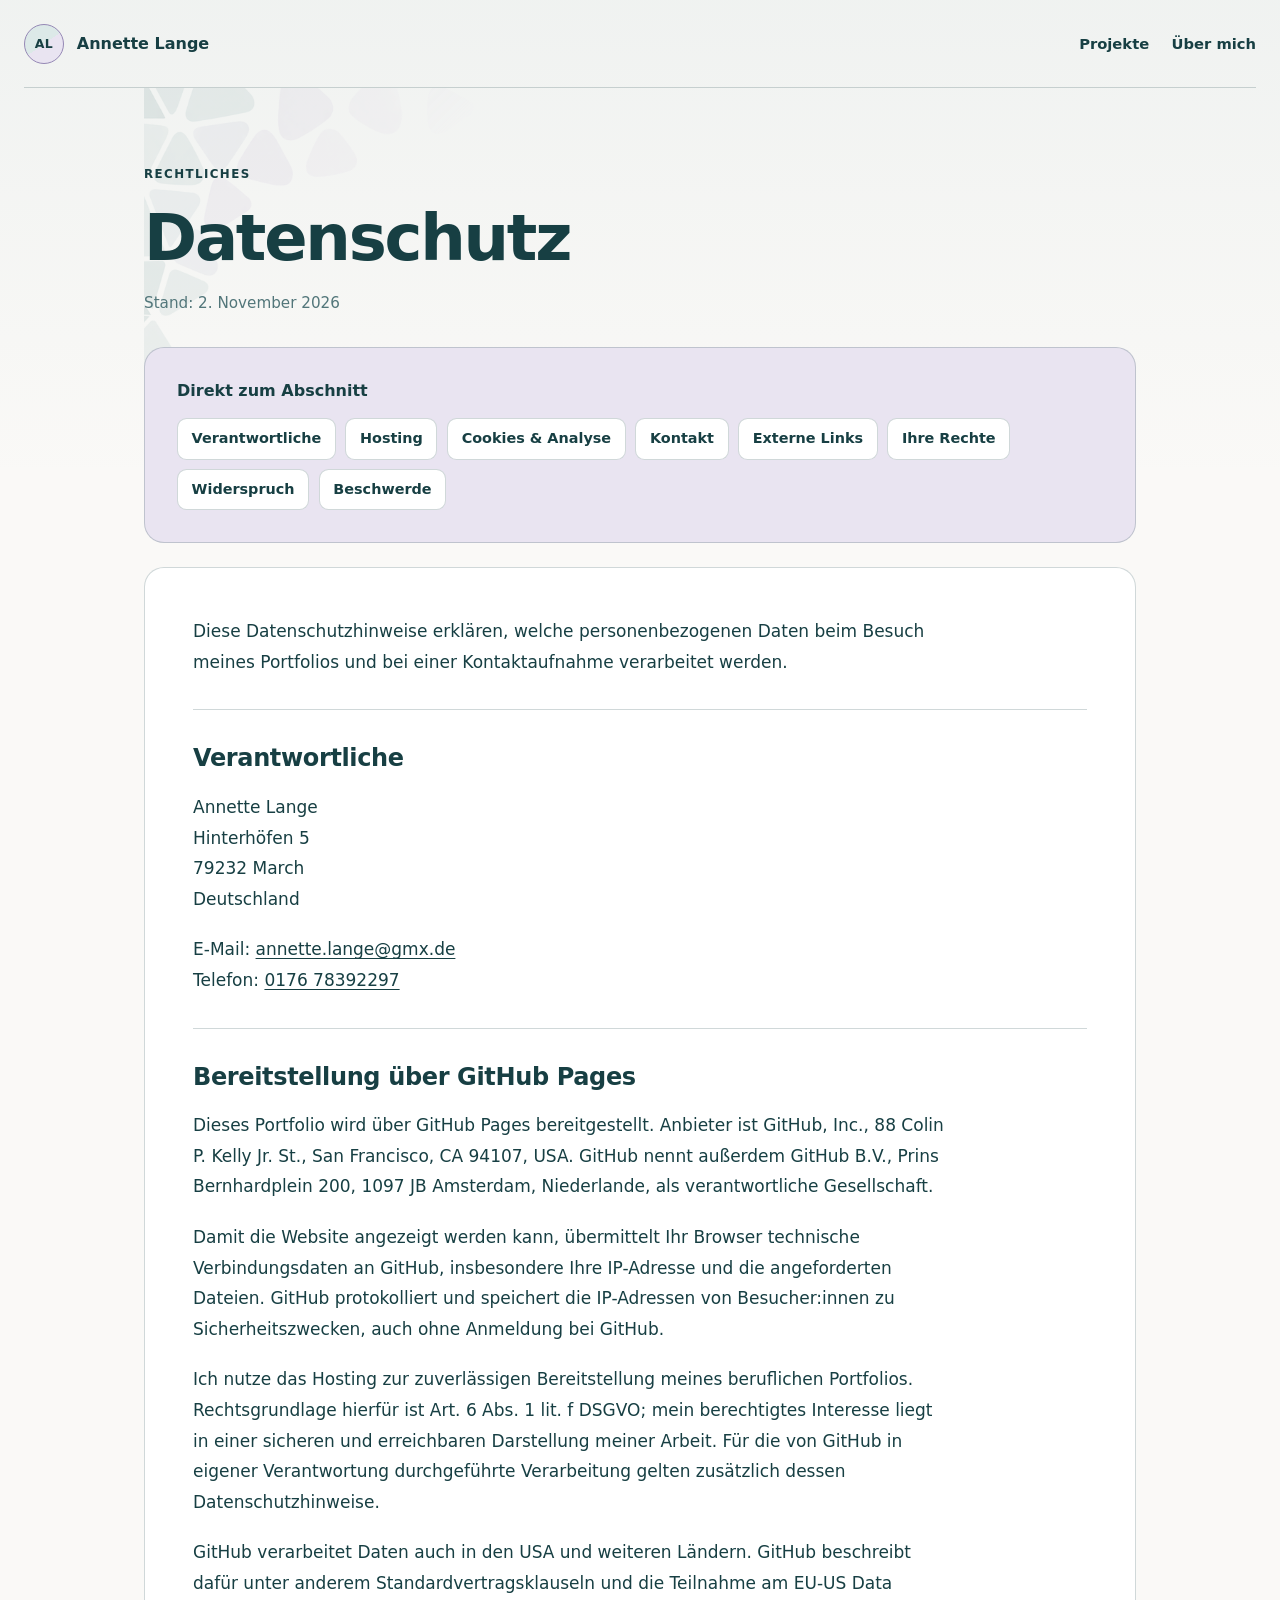
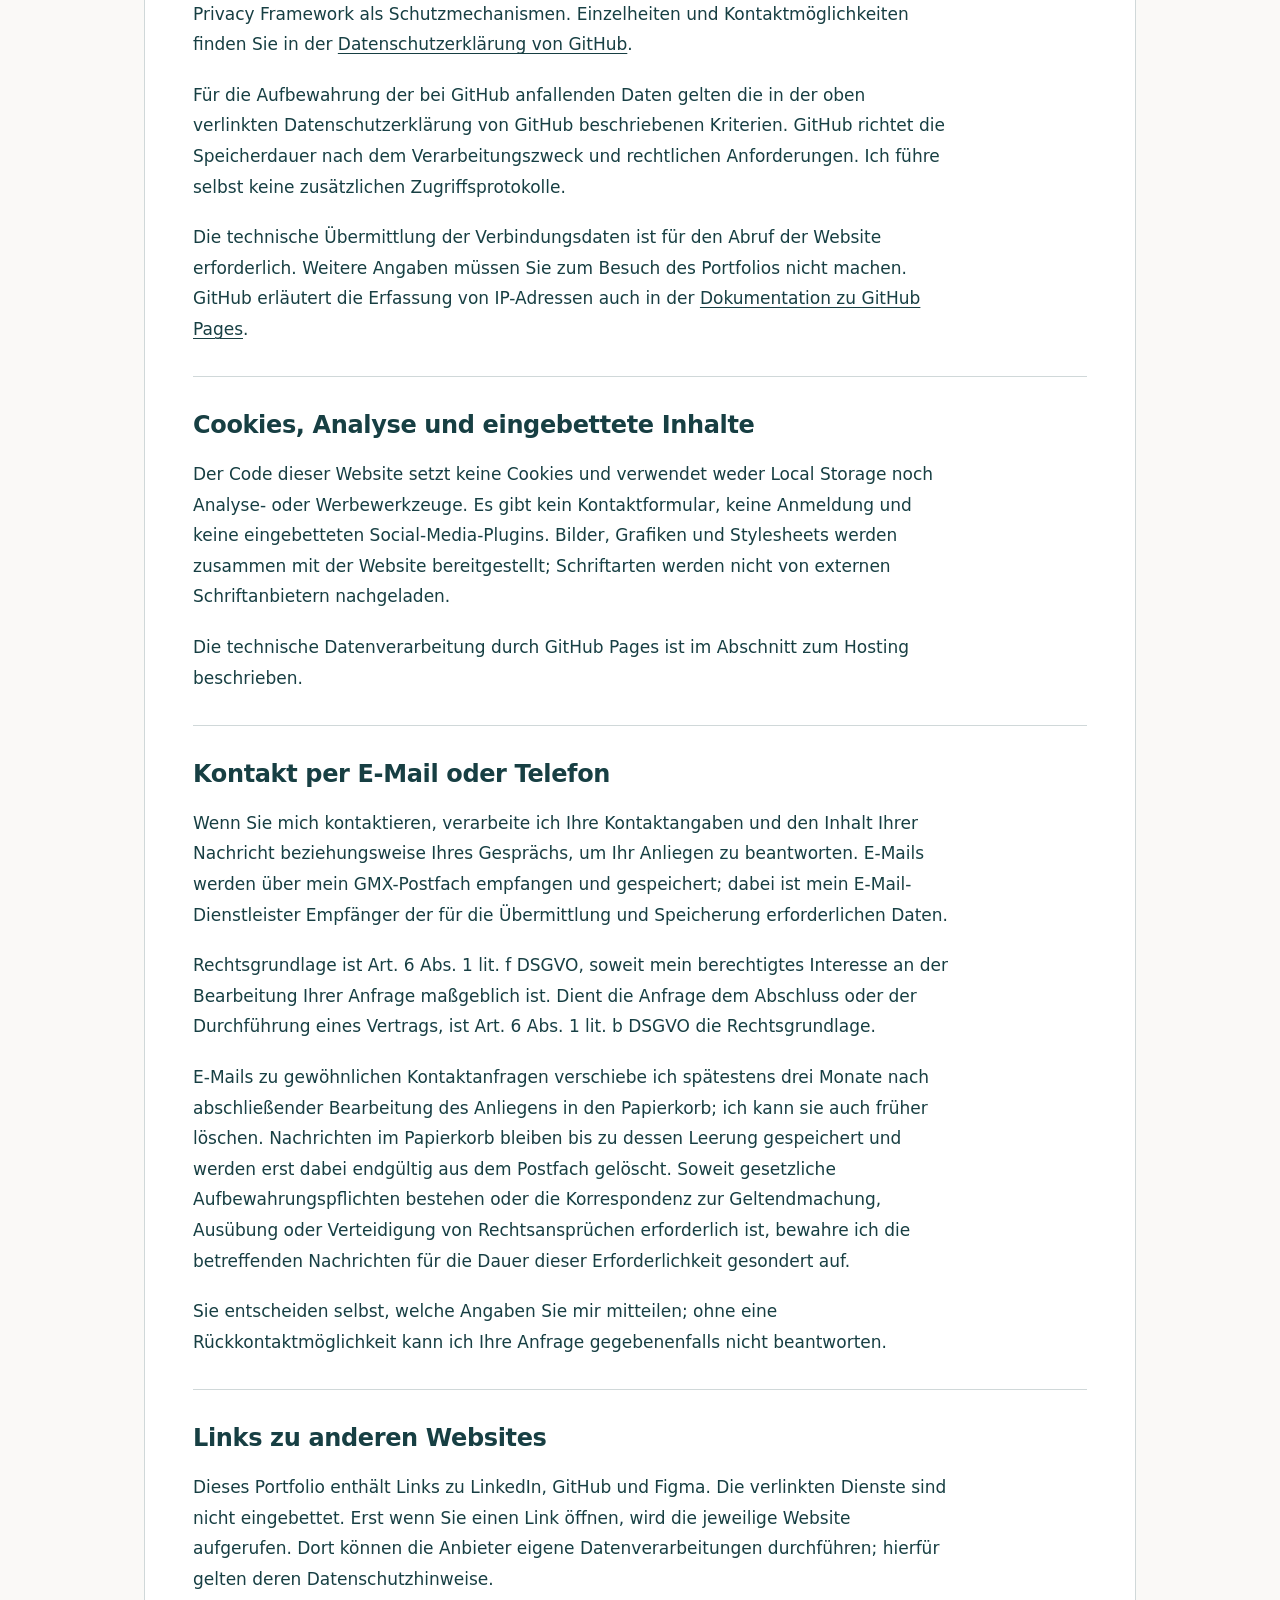
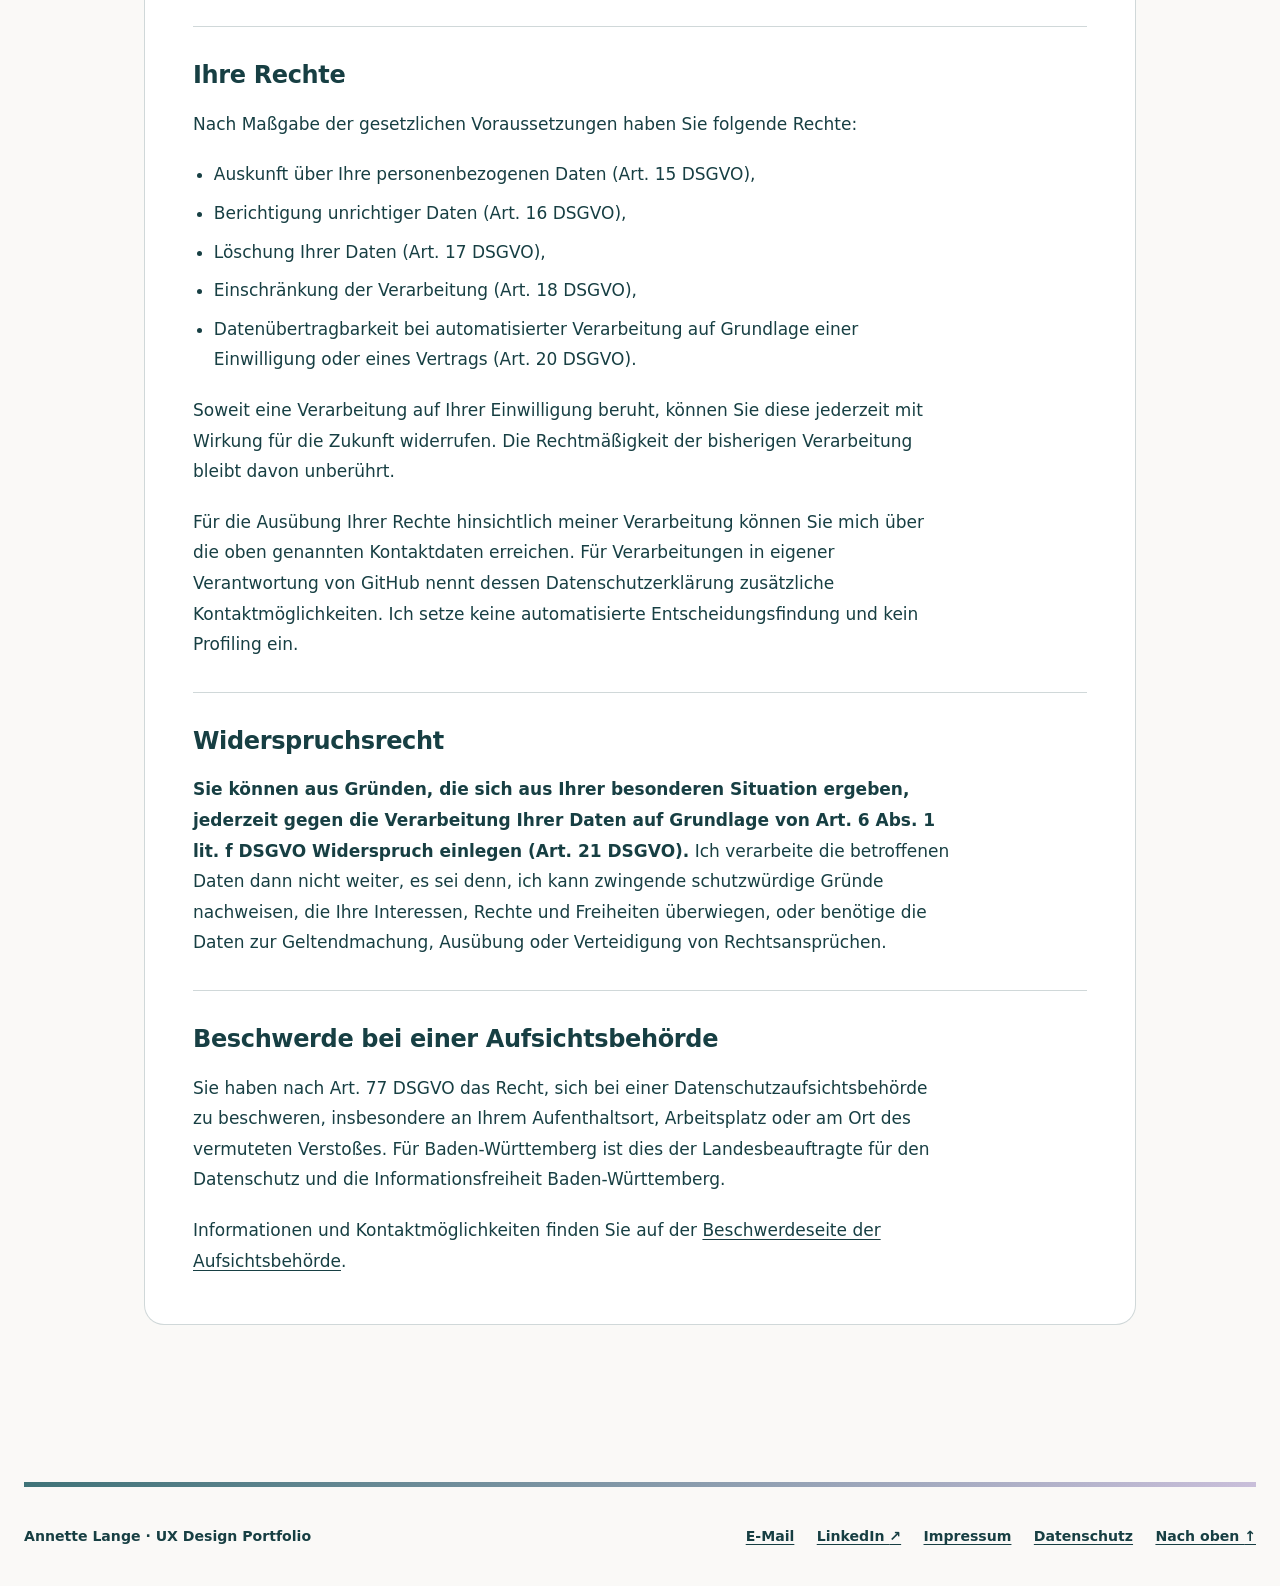
==== commit cf6563e9: "Improve readability and navigation of legal pages" ====
--- a/datenschutz.html
+++ b/datenschutz.html
@@ -7,7 +7,7 @@
   <meta name="description" content="Datenschutzhinweise zum Portfolio von Annette Lange: GitHub Pages, Kontaktaufnahme und Ihre Rechte.">
   <title>Datenschutz · Annette Lange</title>
   <link rel="icon" href="assets/icons/favicon.svg?v=20260819b" type="image/svg+xml">
-  <link rel="stylesheet" href="styles.css">
+  <link rel="stylesheet" href="styles.css?v=20261103-legal">
   <link rel="stylesheet" href="design-vorschlag.css?v=20260819f">
 </head>
 <body class="motif-concept legal-concept">
@@ -28,16 +28,29 @@
     <header class="legal-page__header">
       <p class="eyebrow">Rechtliches</p>
       <h1>Datenschutz</h1>
-      <p>Stand: 2. November 2026</p>
+      <p class="legal-meta">Stand: 2. November 2026</p>
     </header>
+    <nav class="legal-toc" aria-labelledby="legal-toc-title">
+      <h2 id="legal-toc-title">Direkt zum Abschnitt</h2>
+      <ul>
+        <li><a href="#verantwortliche">Verantwortliche</a></li>
+        <li><a href="#hosting">Hosting</a></li>
+        <li><a href="#cookies">Cookies &amp; Analyse</a></li>
+        <li><a href="#kontakt">Kontakt</a></li>
+        <li><a href="#externe-links">Externe Links</a></li>
+        <li><a href="#rechte">Ihre Rechte</a></li>
+        <li><a href="#widerspruch">Widerspruch</a></li>
+        <li><a href="#beschwerde">Beschwerde</a></li>
+      </ul>
+    </nav>
     <div class="legal-copy">
       <p>Diese Datenschutzhinweise erklären, welche personenbezogenen Daten beim Besuch meines Portfolios und bei einer Kontaktaufnahme verarbeitet werden.</p>
 
-      <h2>Verantwortliche</h2>
+      <h2 id="verantwortliche">Verantwortliche</h2>
       <p>Annette Lange<br>Hinterhöfen 5<br>79232 March<br>Deutschland</p>
       <p>E-Mail: <a href="mailto:annette.lange@gmx.de">annette.lange@gmx.de</a><br>Telefon: <a href="tel:+4917678392297">0176 78392297</a></p>
 
-      <h2>Bereitstellung über GitHub Pages</h2>
+      <h2 id="hosting">Bereitstellung über GitHub Pages</h2>
       <p>Dieses Portfolio wird über GitHub Pages bereitgestellt. Anbieter ist GitHub, Inc., 88 Colin P. Kelly Jr. St., San Francisco, CA 94107, USA. GitHub nennt außerdem GitHub B.V., Prins Bernhardplein 200, 1097 JB Amsterdam, Niederlande, als verantwortliche Gesellschaft.</p>
       <p>Damit die Website angezeigt werden kann, übermittelt Ihr Browser technische Verbindungsdaten an GitHub, insbesondere Ihre IP-Adresse und die angeforderten Dateien. GitHub protokolliert und speichert die IP-Adressen von Besucher:innen zu Sicherheitszwecken, auch ohne Anmeldung bei GitHub.</p>
       <p>Ich nutze das Hosting zur zuverlässigen Bereitstellung meines beruflichen Portfolios. Rechtsgrundlage hierfür ist Art. 6 Abs. 1 lit. f DSGVO; mein berechtigtes Interesse liegt in einer sicheren und erreichbaren Darstellung meiner Arbeit. Für die von GitHub in eigener Verantwortung durchgeführte Verarbeitung gelten zusätzlich dessen Datenschutzhinweise.</p>
@@ -45,20 +58,20 @@
       <p>Für die Aufbewahrung der bei GitHub anfallenden Daten gelten die in der oben verlinkten Datenschutzerklärung von GitHub beschriebenen Kriterien. GitHub richtet die Speicherdauer nach dem Verarbeitungszweck und rechtlichen Anforderungen. Ich führe selbst keine zusätzlichen Zugriffsprotokolle.</p>
       <p>Die technische Übermittlung der Verbindungsdaten ist für den Abruf der Website erforderlich. Weitere Angaben müssen Sie zum Besuch des Portfolios nicht machen. GitHub erläutert die Erfassung von IP-Adressen auch in der <a href="https://docs.github.com/en/pages/getting-started-with-github-pages/what-is-github-pages#data-collection" target="_blank" rel="noopener noreferrer">Dokumentation zu GitHub Pages</a>.</p>
 
-      <h2>Cookies, Analyse und eingebettete Inhalte</h2>
+      <h2 id="cookies">Cookies, Analyse und eingebettete Inhalte</h2>
       <p>Der Code dieser Website setzt keine Cookies und verwendet weder Local Storage noch Analyse- oder Werbewerkzeuge. Es gibt kein Kontaktformular, keine Anmeldung und keine eingebetteten Social-Media-Plugins. Bilder, Grafiken und Stylesheets werden zusammen mit der Website bereitgestellt; Schriftarten werden nicht von externen Schriftanbietern nachgeladen.</p>
       <p>Die technische Datenverarbeitung durch GitHub Pages ist im Abschnitt zum Hosting beschrieben.</p>
 
-      <h2>Kontakt per E-Mail oder Telefon</h2>
+      <h2 id="kontakt">Kontakt per E-Mail oder Telefon</h2>
       <p>Wenn Sie mich kontaktieren, verarbeite ich Ihre Kontaktangaben und den Inhalt Ihrer Nachricht beziehungsweise Ihres Gesprächs, um Ihr Anliegen zu beantworten. E-Mails werden über mein GMX-Postfach empfangen und gespeichert; dabei ist mein E-Mail-Dienstleister Empfänger der für die Übermittlung und Speicherung erforderlichen Daten.</p>
       <p>Rechtsgrundlage ist Art. 6 Abs. 1 lit. f DSGVO, soweit mein berechtigtes Interesse an der Bearbeitung Ihrer Anfrage maßgeblich ist. Dient die Anfrage dem Abschluss oder der Durchführung eines Vertrags, ist Art. 6 Abs. 1 lit. b DSGVO die Rechtsgrundlage.</p>
       <p>E-Mails zu gewöhnlichen Kontaktanfragen verschiebe ich spätestens drei Monate nach abschließender Bearbeitung des Anliegens in den Papierkorb; ich kann sie auch früher löschen. Nachrichten im Papierkorb bleiben bis zu dessen Leerung gespeichert und werden erst dabei endgültig aus dem Postfach gelöscht. Soweit gesetzliche Aufbewahrungspflichten bestehen oder die Korrespondenz zur Geltendmachung, Ausübung oder Verteidigung von Rechtsansprüchen erforderlich ist, bewahre ich die betreffenden Nachrichten für die Dauer dieser Erforderlichkeit gesondert auf.</p>
       <p>Sie entscheiden selbst, welche Angaben Sie mir mitteilen; ohne eine Rückkontaktmöglichkeit kann ich Ihre Anfrage gegebenenfalls nicht beantworten.</p>
 
-      <h2>Links zu anderen Websites</h2>
+      <h2 id="externe-links">Links zu anderen Websites</h2>
       <p>Dieses Portfolio enthält Links zu LinkedIn, GitHub und Figma. Die verlinkten Dienste sind nicht eingebettet. Erst wenn Sie einen Link öffnen, wird die jeweilige Website aufgerufen. Dort können die Anbieter eigene Datenverarbeitungen durchführen; hierfür gelten deren Datenschutzhinweise.</p>
 
-      <h2>Ihre Rechte</h2>
+      <h2 id="rechte">Ihre Rechte</h2>
       <p>Nach Maßgabe der gesetzlichen Voraussetzungen haben Sie folgende Rechte:</p>
       <ul>
         <li>Auskunft über Ihre personenbezogenen Daten (Art. 15 DSGVO),</li>
@@ -70,10 +83,10 @@
       <p>Soweit eine Verarbeitung auf Ihrer Einwilligung beruht, können Sie diese jederzeit mit Wirkung für die Zukunft widerrufen. Die Rechtmäßigkeit der bisherigen Verarbeitung bleibt davon unberührt.</p>
       <p>Für die Ausübung Ihrer Rechte hinsichtlich meiner Verarbeitung können Sie mich über die oben genannten Kontaktdaten erreichen. Für Verarbeitungen in eigener Verantwortung von GitHub nennt dessen Datenschutzerklärung zusätzliche Kontaktmöglichkeiten. Ich setze keine automatisierte Entscheidungsfindung und kein Profiling ein.</p>
 
-      <h2>Widerspruchsrecht</h2>
+      <h2 id="widerspruch">Widerspruchsrecht</h2>
       <p><strong>Sie können aus Gründen, die sich aus Ihrer besonderen Situation ergeben, jederzeit gegen die Verarbeitung Ihrer Daten auf Grundlage von Art. 6 Abs. 1 lit. f DSGVO Widerspruch einlegen (Art. 21 DSGVO).</strong> Ich verarbeite die betroffenen Daten dann nicht weiter, es sei denn, ich kann zwingende schutzwürdige Gründe nachweisen, die Ihre Interessen, Rechte und Freiheiten überwiegen, oder benötige die Daten zur Geltendmachung, Ausübung oder Verteidigung von Rechtsansprüchen.</p>
 
-      <h2>Beschwerde bei einer Aufsichtsbehörde</h2>
+      <h2 id="beschwerde">Beschwerde bei einer Aufsichtsbehörde</h2>
       <p>Sie haben nach Art. 77 DSGVO das Recht, sich bei einer Datenschutzaufsichtsbehörde zu beschweren, insbesondere an Ihrem Aufenthaltsort, Arbeitsplatz oder am Ort des vermuteten Verstoßes. Für Baden-Württemberg ist dies der Landesbeauftragte für den Datenschutz und die Informationsfreiheit Baden-Württemberg.</p>
       <p>Informationen und Kontaktmöglichkeiten finden Sie auf der <a href="https://www.baden-wuerttemberg.datenschutz.de/beschwerde/" target="_blank" rel="noopener noreferrer">Beschwerdeseite der Aufsichtsbehörde</a>.</p>
     </div>
--- a/styles.css
+++ b/styles.css
@@ -342,26 +342,111 @@
 }
 
 .legal-page {
-  padding-block: clamp(4.5rem, 9vw, 8rem);
-}
-
-.legal-page__header,
+  max-width: 62rem;
+  padding-block: clamp(2.5rem, 6vw, 5rem);
+}
+
+.legal-page__header {
+  margin-bottom: 2rem;
+}
+
+.legal-page h1 {
+  margin-bottom: 1rem;
+  font-size: clamp(2.5rem, 6vw, 4rem);
+  line-height: 1.12;
+  letter-spacing: -0.035em;
+  text-align: left;
+}
+
+.legal-meta {
+  margin: 0;
+  color: var(--muted);
+  font-size: 0.95rem;
+}
+
+.legal-toc {
+  margin-bottom: 1.5rem;
+  padding: clamp(1.25rem, 3vw, 2rem);
+  border: 1px solid var(--line);
+  border-radius: var(--radius);
+  background: var(--violet-soft);
+}
+
+.legal-toc h2 {
+  margin-bottom: 1rem;
+  font-size: 1rem;
+  line-height: 1.4;
+  letter-spacing: 0;
+}
+
+.legal-toc ul {
+  display: flex;
+  flex-wrap: wrap;
+  gap: 0.6rem;
+  margin: 0;
+  padding: 0;
+  list-style: none;
+}
+
+.legal-toc a {
+  display: block;
+  padding: 0.55rem 0.85rem;
+  border: 1px solid var(--line);
+  border-radius: 0.6rem;
+  background: var(--white);
+  font-size: 0.9rem;
+  line-height: 1.5;
+  font-weight: 600;
+  text-decoration: none;
+}
+
+.legal-toc a:hover {
+  text-decoration: underline;
+}
+
 .legal-copy {
-  max-width: 48rem;
-}
-
-.legal-page h1 {
-  margin-bottom: 2rem;
-  font-size: clamp(3.2rem, 8vw, 6.5rem);
-}
-
-.legal-copy {
-  font-size: 1.08rem;
+  padding: clamp(1.25rem, 4vw, 3rem);
+  border: 1px solid var(--line);
+  border-radius: var(--radius);
+  background: var(--white);
+  font-size: 1.0625rem;
+  line-height: 1.8;
+  overflow-wrap: anywhere;
 }
 
 .legal-copy h2 {
-  margin: 3rem 0 1rem;
-  font-size: clamp(1.6rem, 3vw, 2.3rem);
+  margin: 2rem 0 1rem;
+  padding-top: 2rem;
+  border-top: 1px solid var(--line);
+  font-size: clamp(1.2rem, 2.5vw, 1.5rem);
+  line-height: 1.4;
+  letter-spacing: -0.015em;
+  text-wrap: initial;
+  scroll-margin-top: 1.5rem;
+}
+
+.legal-copy h2:first-child {
+  margin-top: 0;
+  padding-top: 0;
+  border-top: 0;
+}
+
+.legal-copy p,
+.legal-copy ul {
+  max-width: 70ch;
+  margin-bottom: 1.25rem;
+}
+
+.legal-copy > :last-child {
+  margin-bottom: 0;
+}
+
+.legal-copy ul {
+  padding-left: 1.3rem;
+}
+
+.legal-copy li + li {
+  margin-top: 0.5rem;
 }
 
 .legal-note {
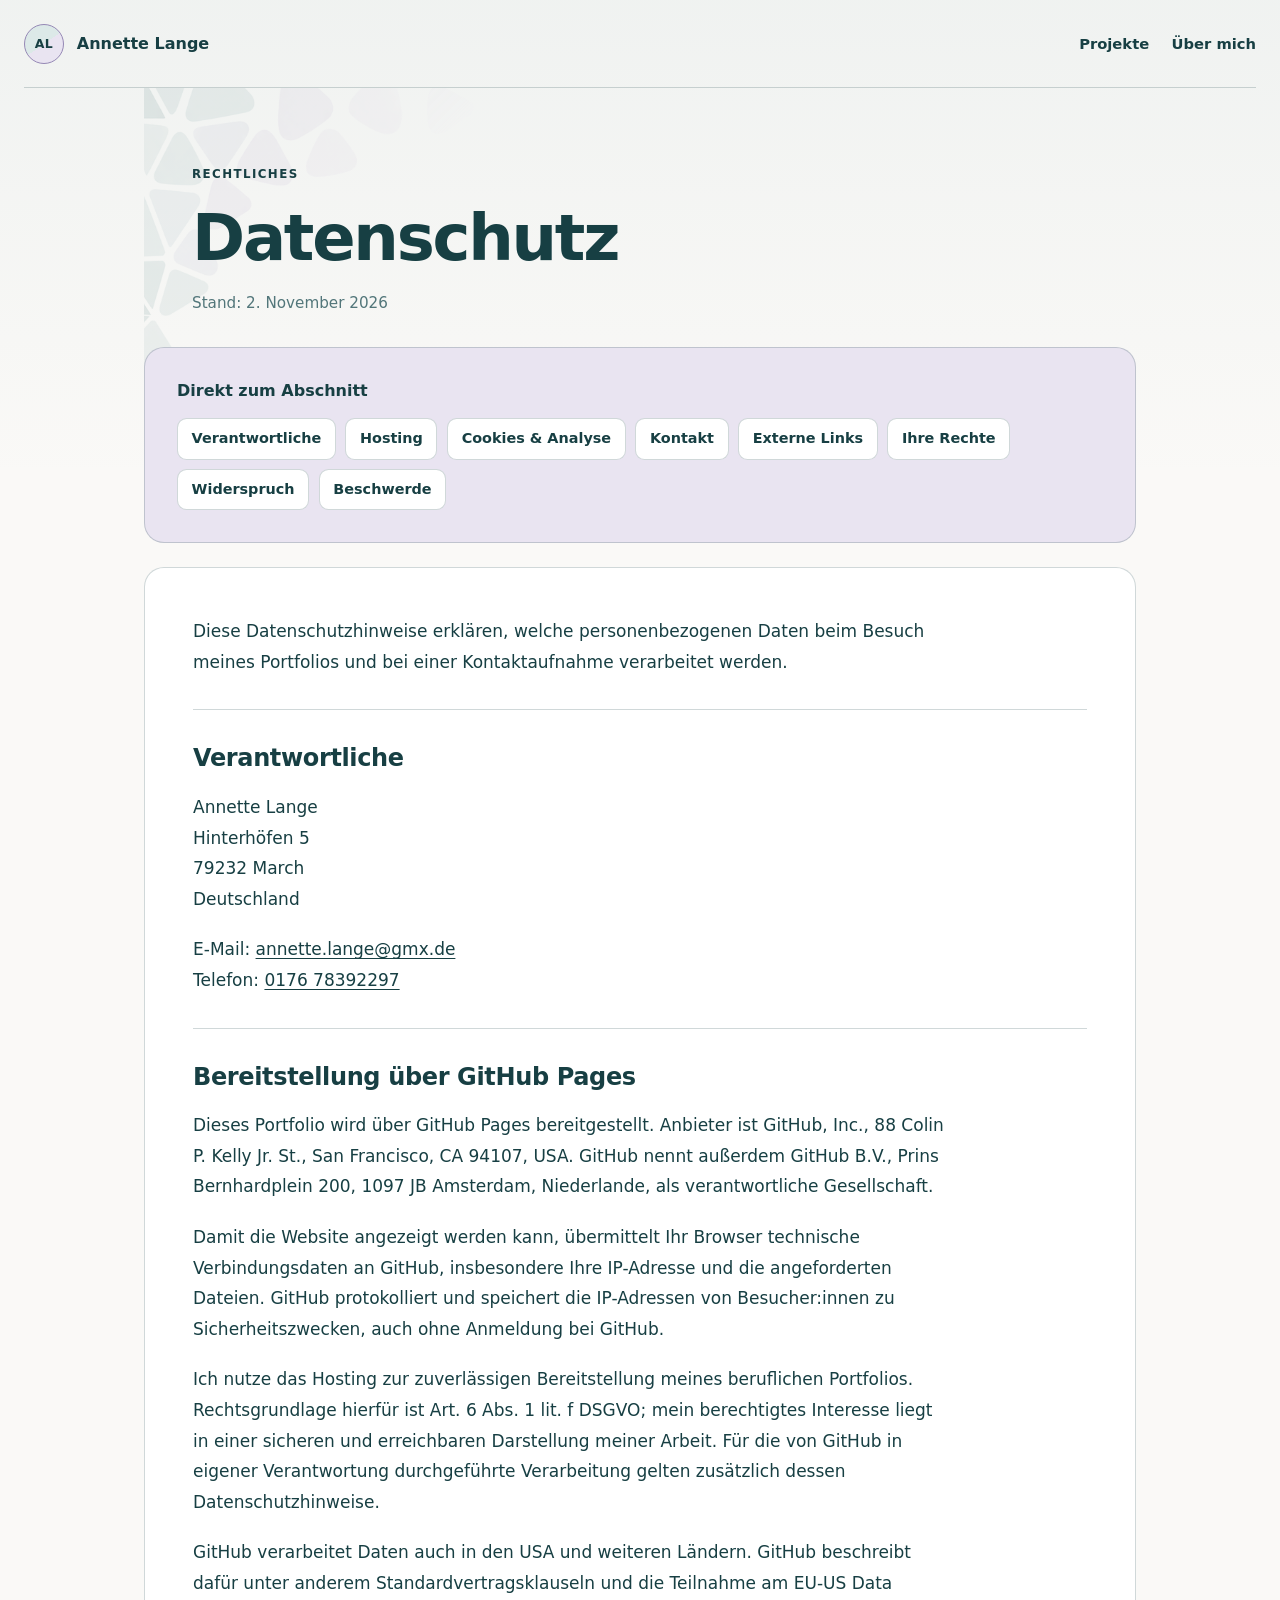
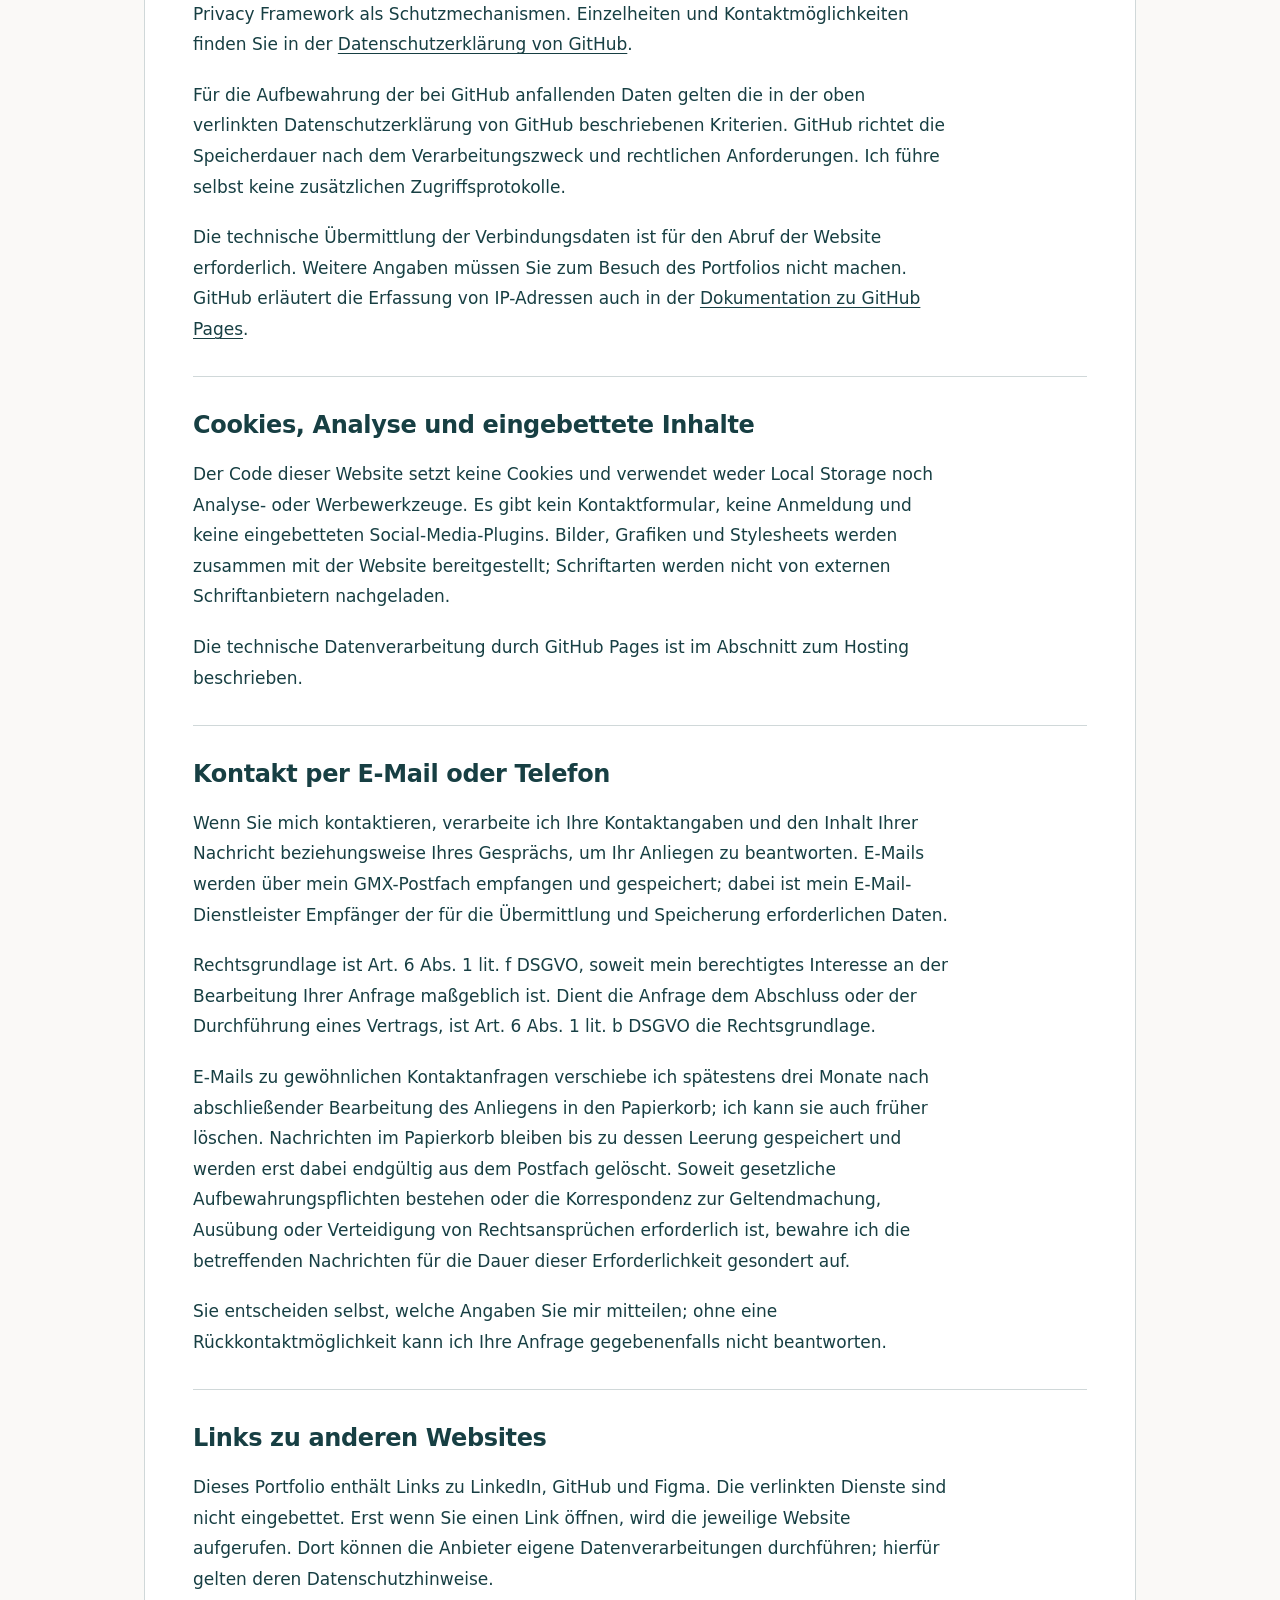
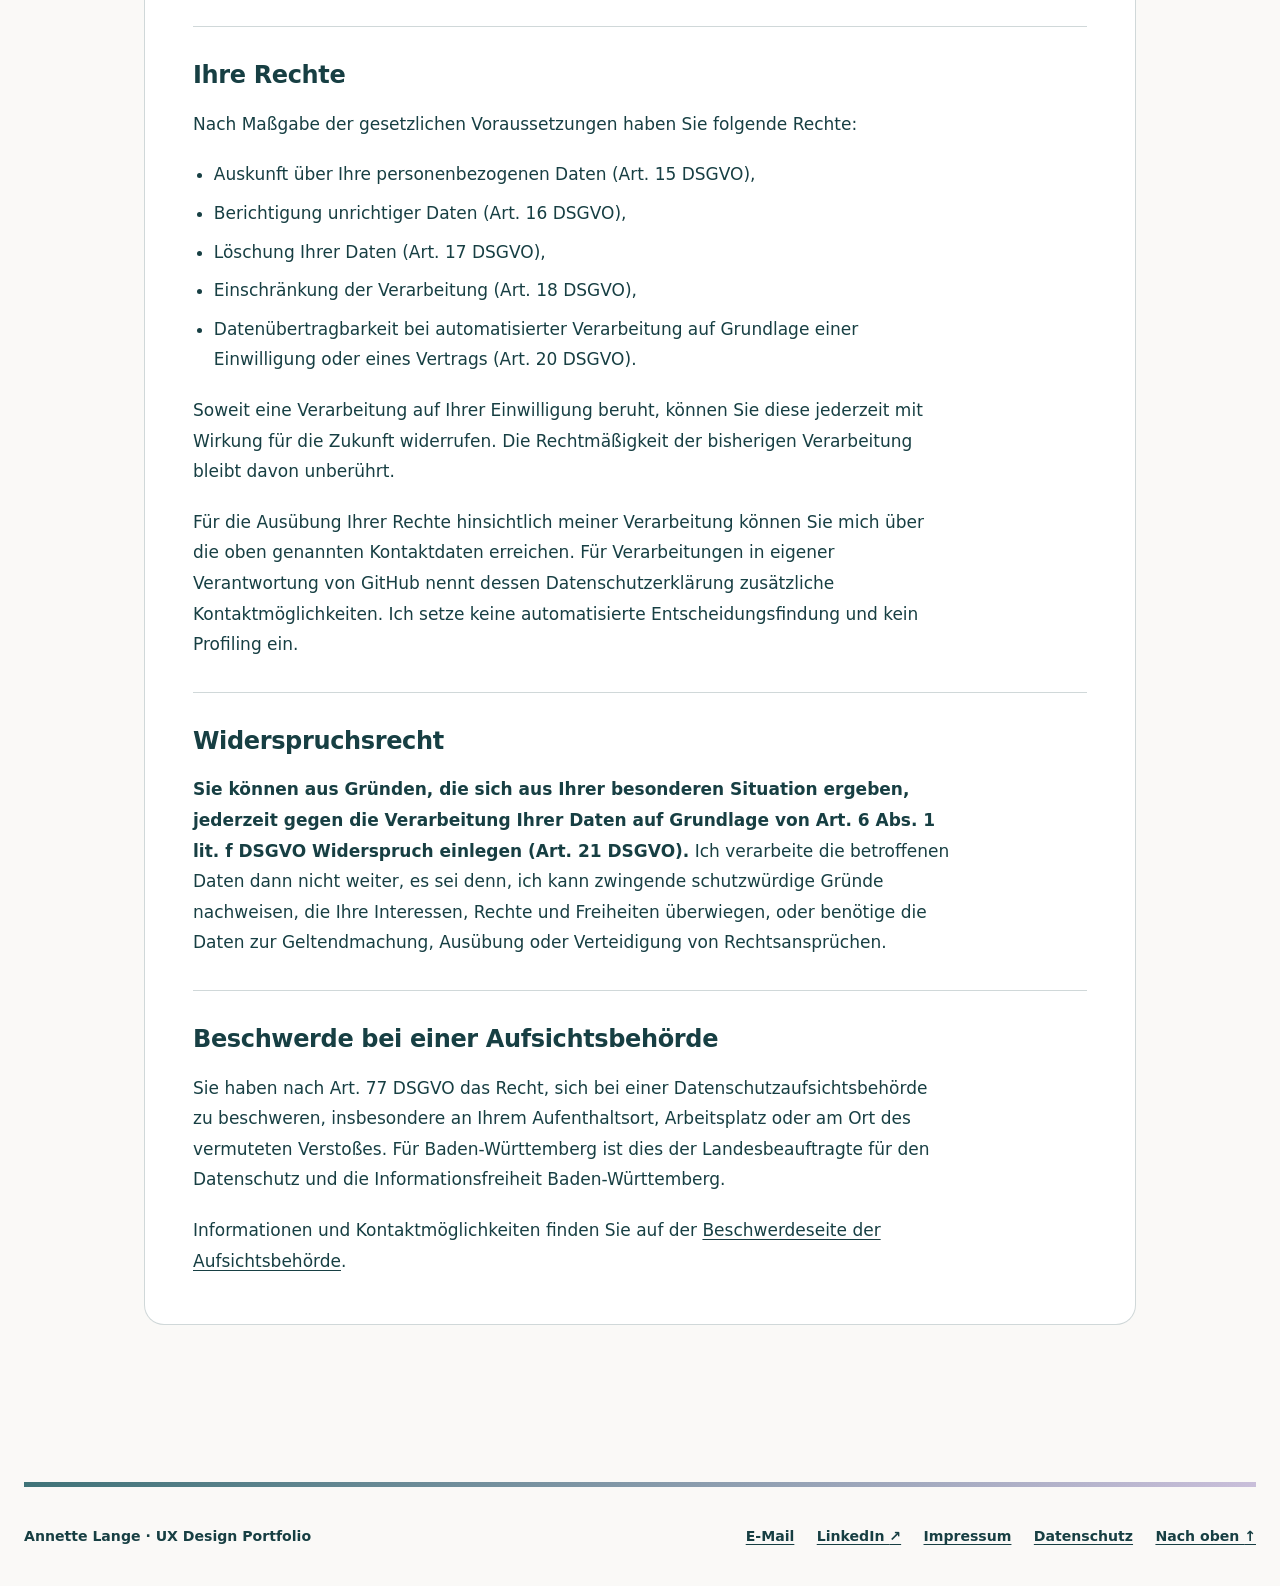
==== commit c54b50bb: "Align legal page headings with inset content" ====
--- a/datenschutz.html
+++ b/datenschutz.html
@@ -7,7 +7,7 @@
   <meta name="description" content="Datenschutzhinweise zum Portfolio von Annette Lange: GitHub Pages, Kontaktaufnahme und Ihre Rechte.">
   <title>Datenschutz · Annette Lange</title>
   <link rel="icon" href="assets/icons/favicon.svg?v=20260819b" type="image/svg+xml">
-  <link rel="stylesheet" href="styles.css?v=20261103-legal">
+  <link rel="stylesheet" href="styles.css?v=20261103-legal2">
   <link rel="stylesheet" href="design-vorschlag.css?v=20260819f">
 </head>
 <body class="motif-concept legal-concept">
--- a/styles.css
+++ b/styles.css
@@ -348,6 +348,7 @@
 
 .legal-page__header {
   margin-bottom: 2rem;
+  padding-inline: clamp(1.25rem, 4vw, 3rem);
 }
 
 .legal-page h1 {
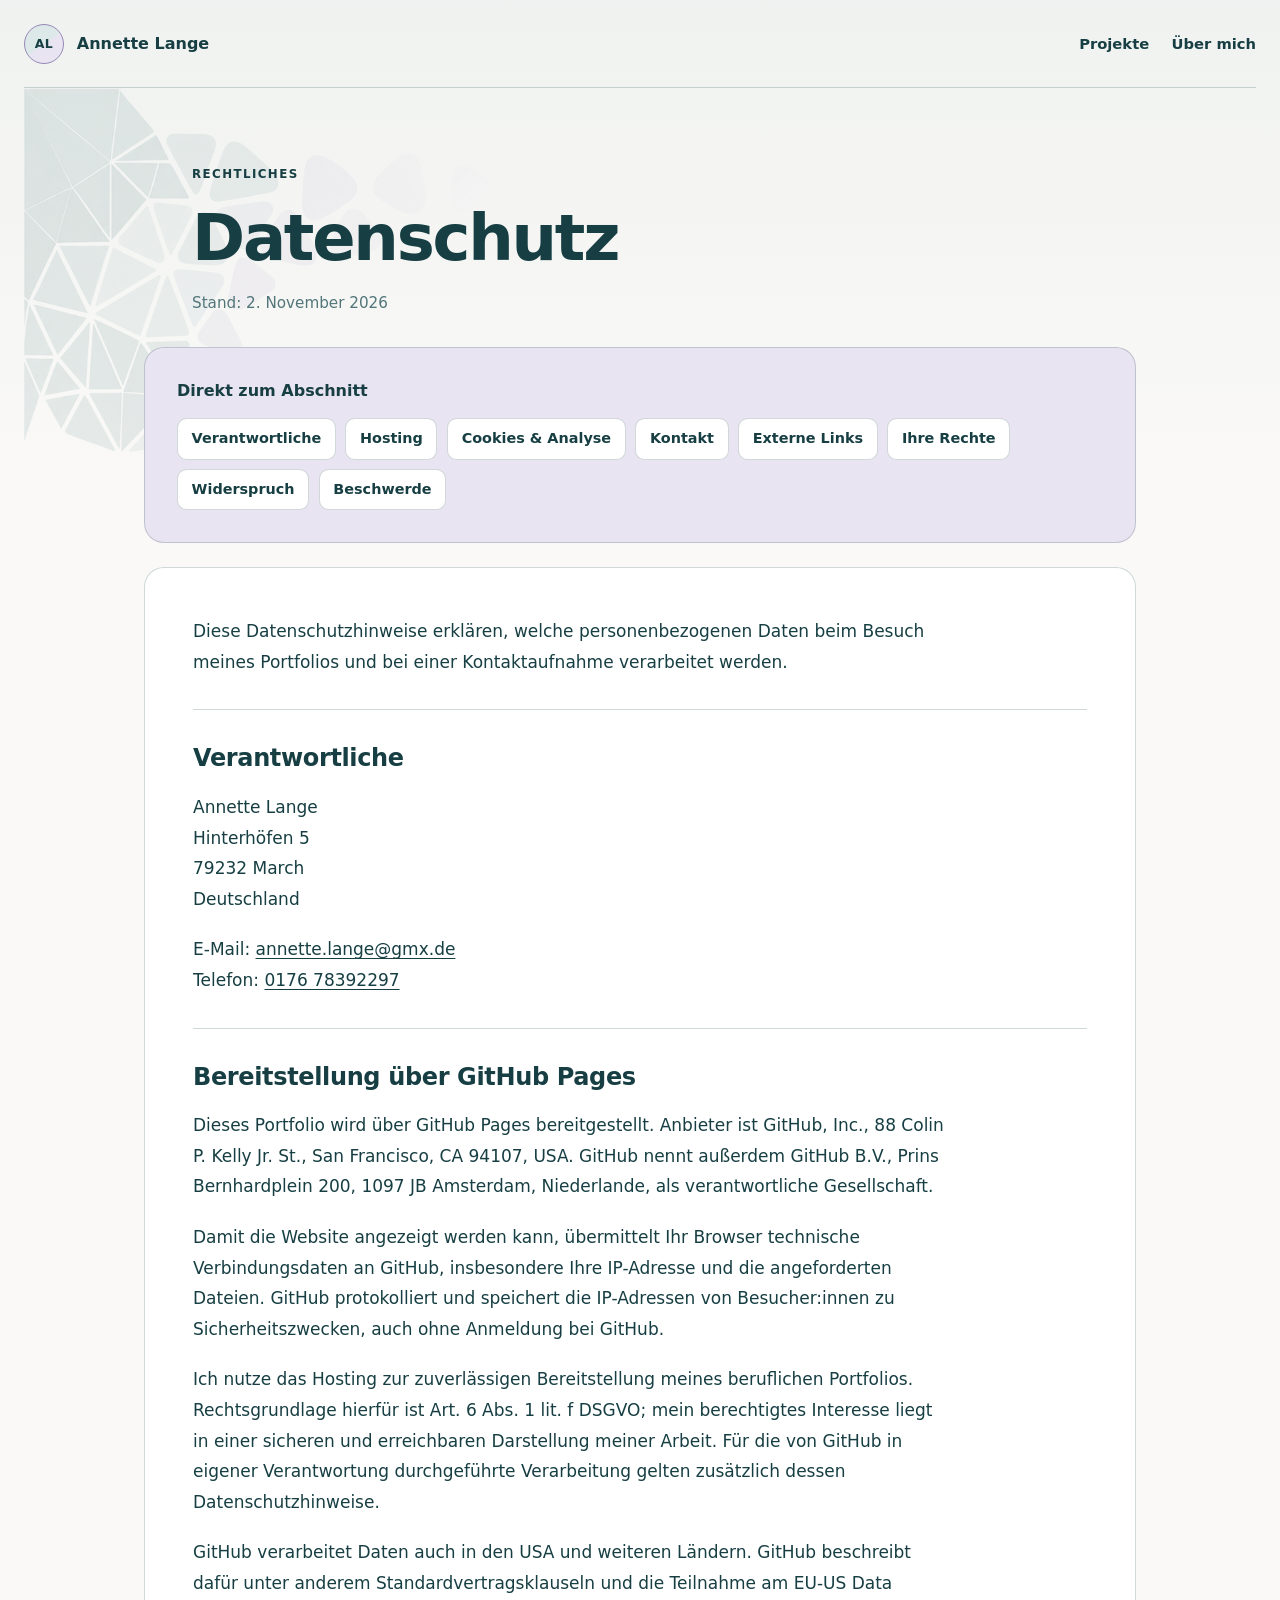
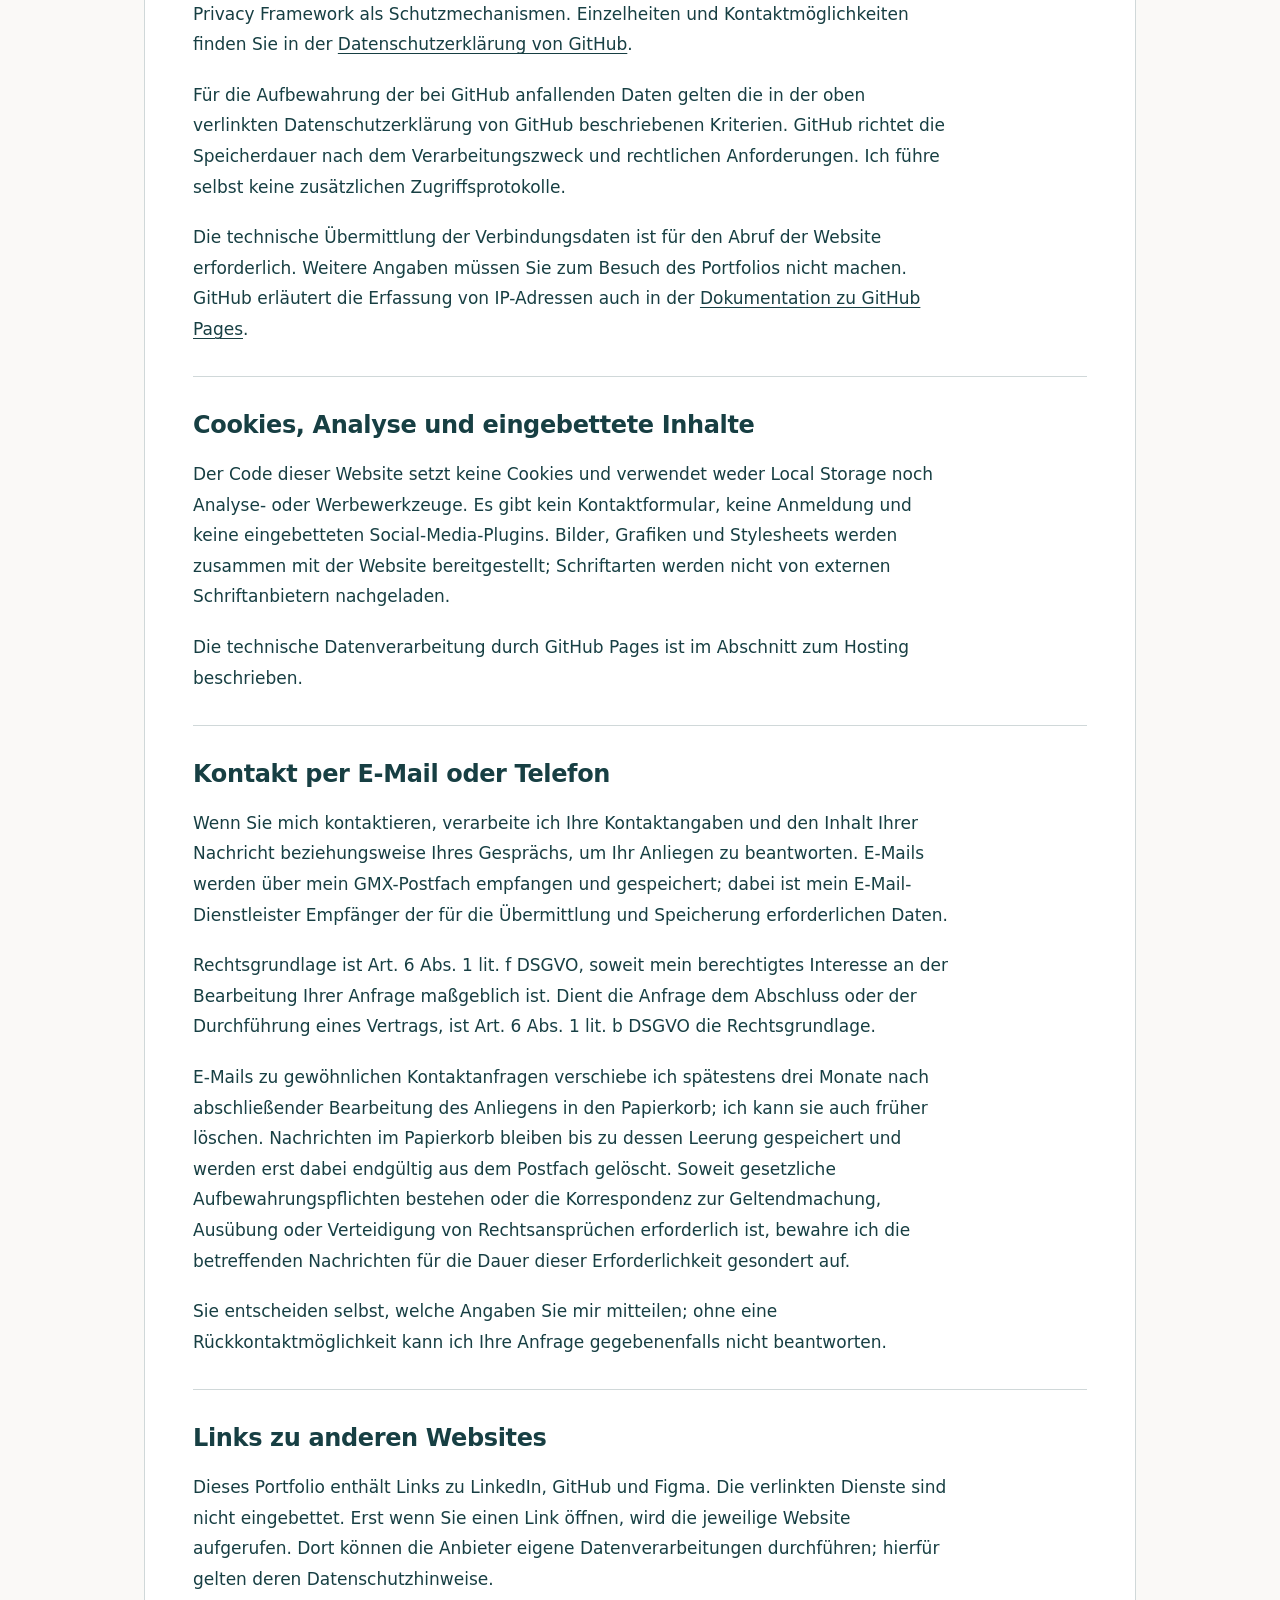
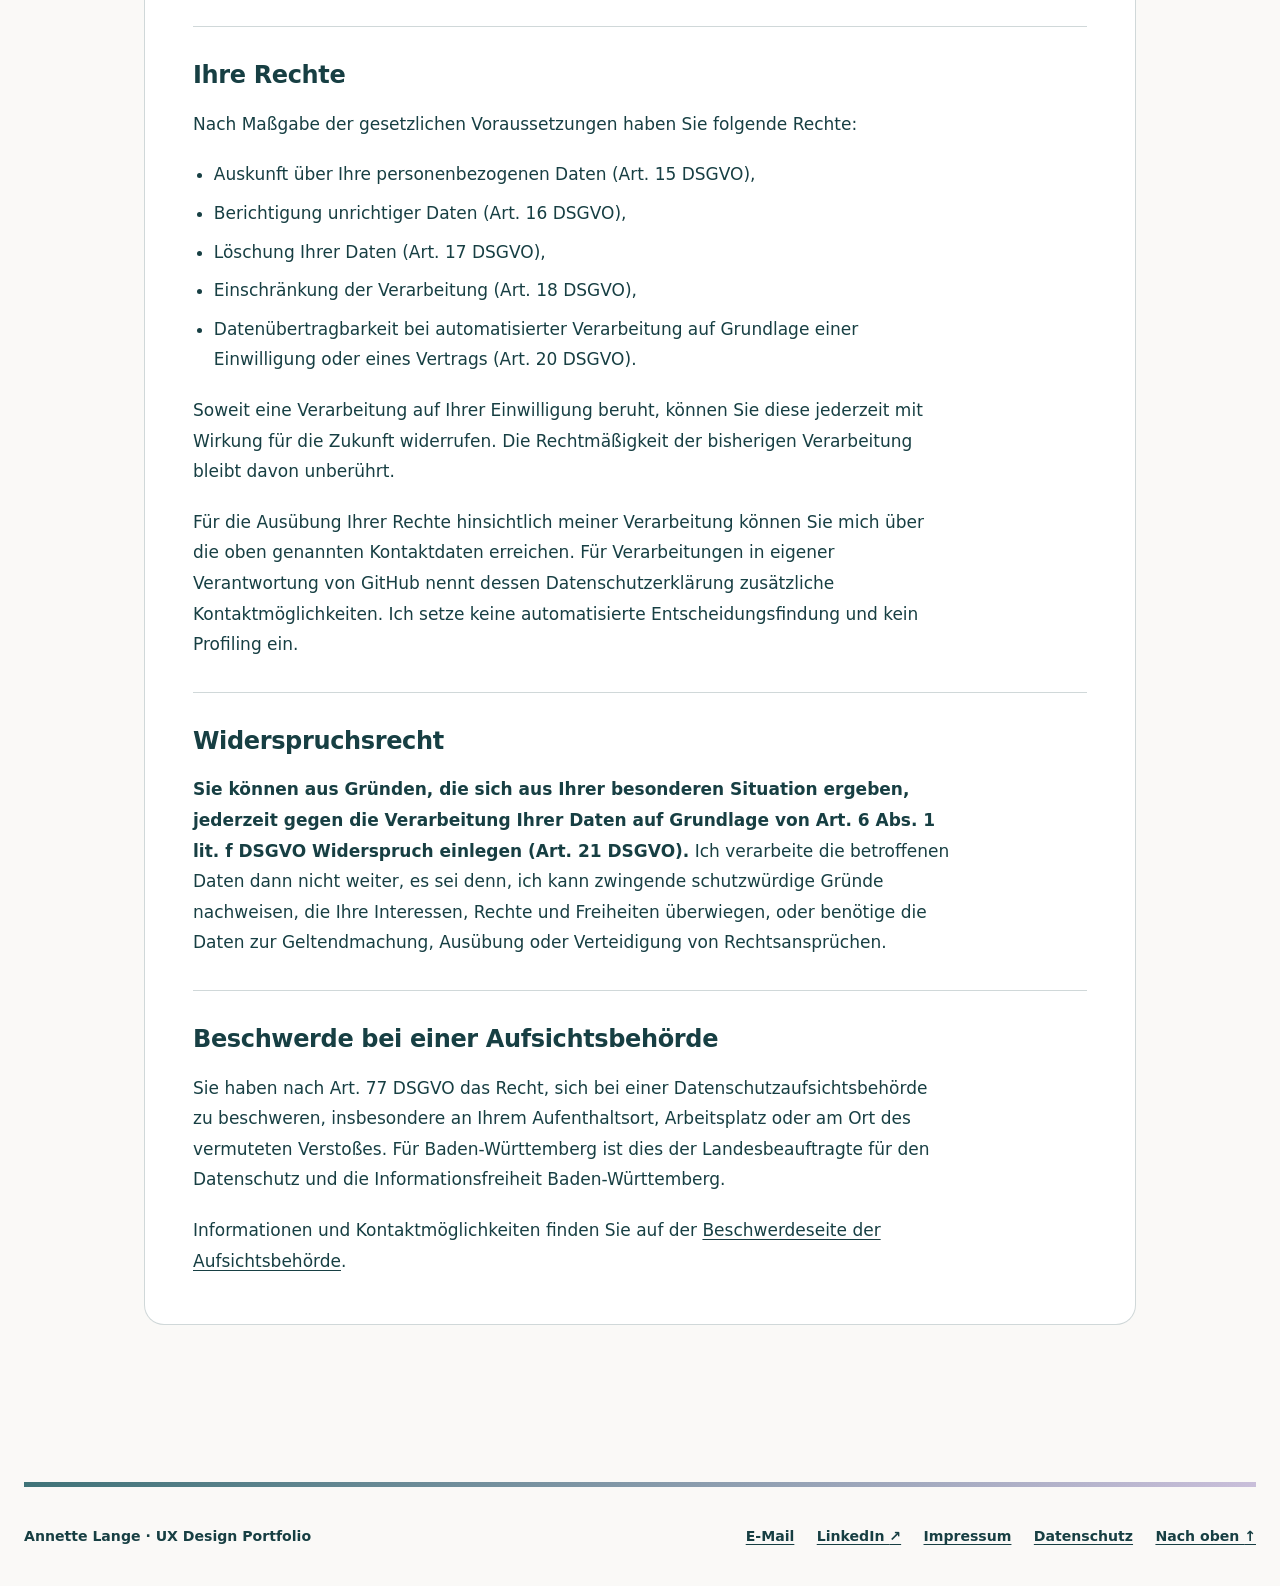
==== commit fefc78e5: "Align legal background motif with header logo" ====
--- a/datenschutz.html
+++ b/datenschutz.html
@@ -7,8 +7,8 @@
   <meta name="description" content="Datenschutzhinweise zum Portfolio von Annette Lange: GitHub Pages, Kontaktaufnahme und Ihre Rechte.">
   <title>Datenschutz · Annette Lange</title>
   <link rel="icon" href="assets/icons/favicon.svg?v=20260819b" type="image/svg+xml">
-  <link rel="stylesheet" href="styles.css?v=20261103-legal2">
-  <link rel="stylesheet" href="design-vorschlag.css?v=20260819f">
+  <link rel="stylesheet" href="styles.css?v=20261103-legal3">
+  <link rel="stylesheet" href="design-vorschlag.css?v=20261103-legal3">
 </head>
 <body class="motif-concept legal-concept">
   <a class="skip-link" href="#main">Direkt zum Inhalt</a>
--- a/styles.css
+++ b/styles.css
@@ -342,8 +342,14 @@
 }
 
 .legal-page {
+  padding-block: clamp(2.5rem, 6vw, 5rem);
+}
+
+.legal-page__header,
+.legal-toc,
+.legal-copy {
   max-width: 62rem;
-  padding-block: clamp(2.5rem, 6vw, 5rem);
+  margin-inline: auto;
 }
 
 .legal-page__header {
--- a/design-vorschlag.css
+++ b/design-vorschlag.css
@@ -311,6 +311,11 @@
   isolation: isolate;
 }
 
+.motif-concept.legal-concept .legal-page::before {
+  top: 0;
+  left: 0;
+}
+
 .motif-concept.legal-concept .legal-note {
   border-left-color: #756895;
   background: #e9e4f1;
@@ -435,11 +440,15 @@
     border-bottom: 0;
   }
 
-  .motif-concept.case-page .case-hero::before,
-  .motif-concept.legal-concept .legal-page::before {
+  .motif-concept.case-page .case-hero::before {
     top: -1rem;
     left: -7rem;
     width: 28rem;
     opacity: 0.09;
   }
-}
+
+  .motif-concept.legal-concept .legal-page::before {
+    width: min(28rem, 100%);
+    opacity: 0.09;
+  }
+}
